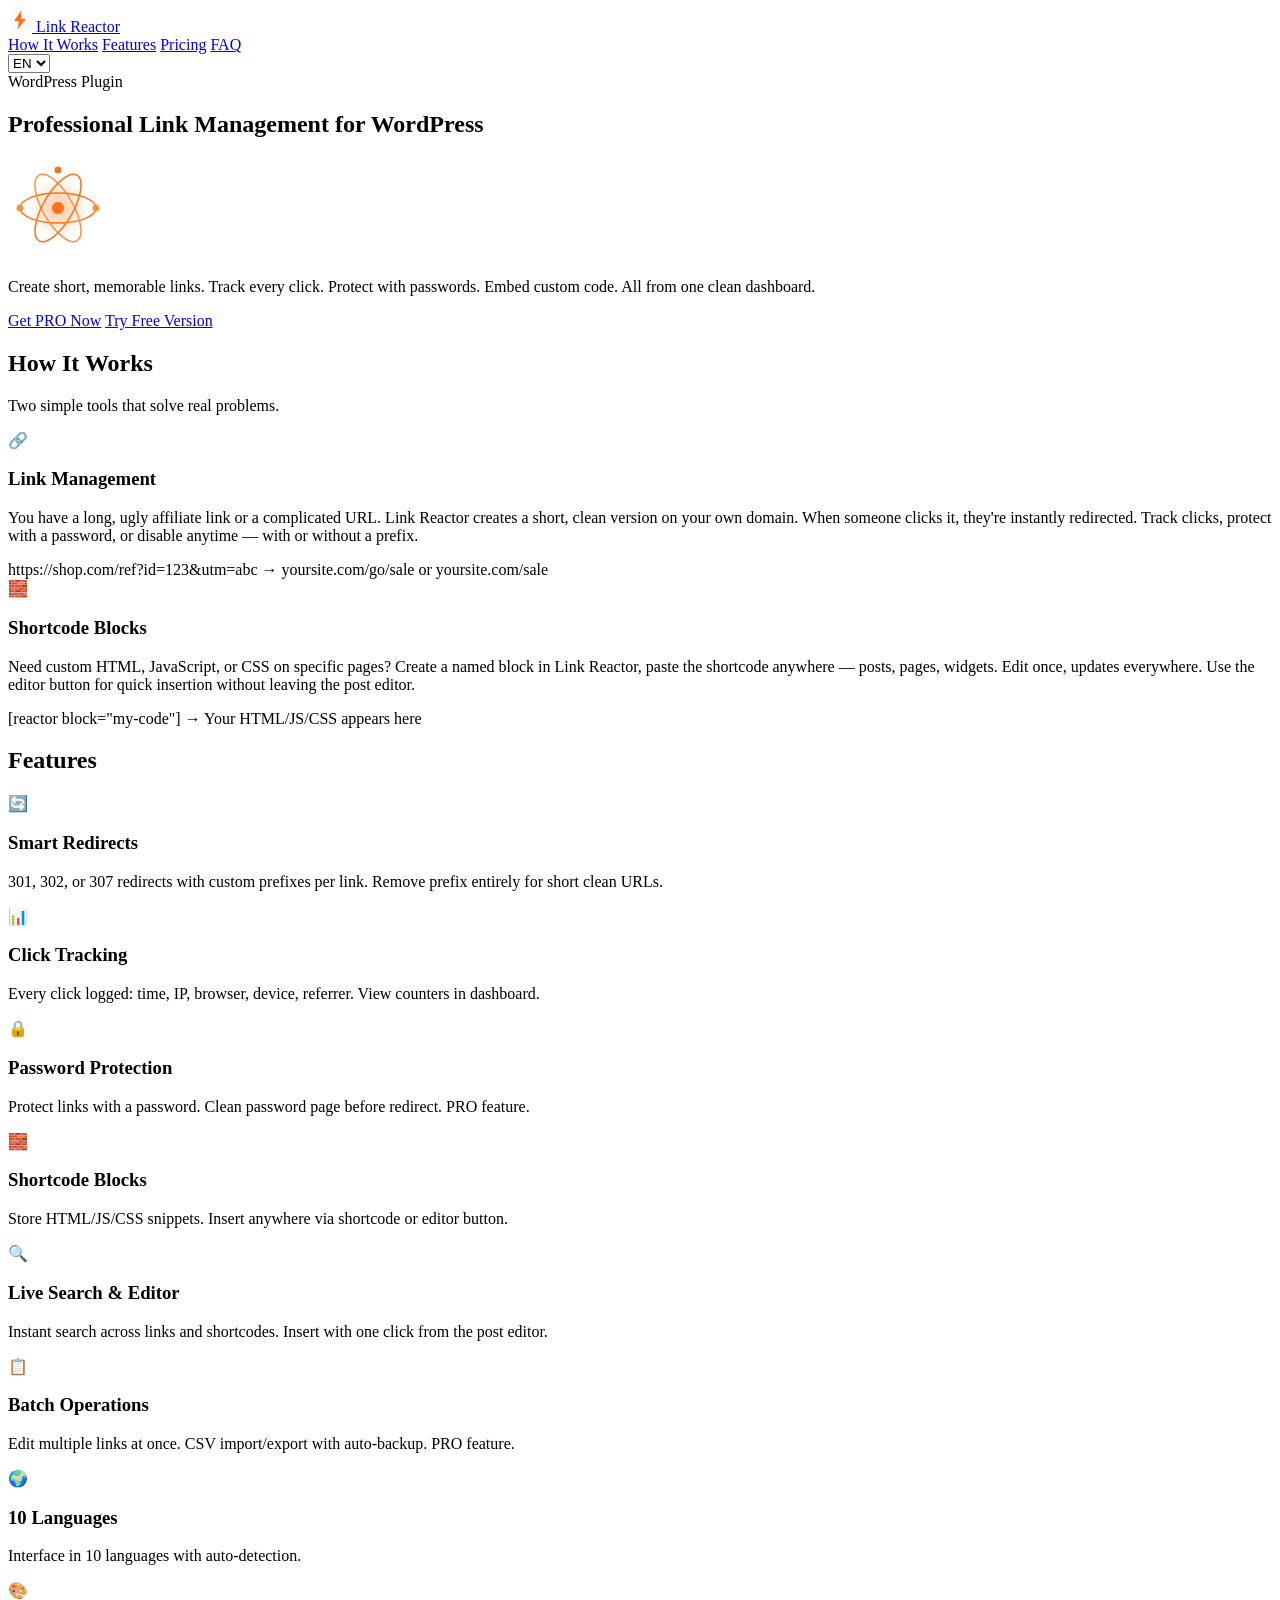
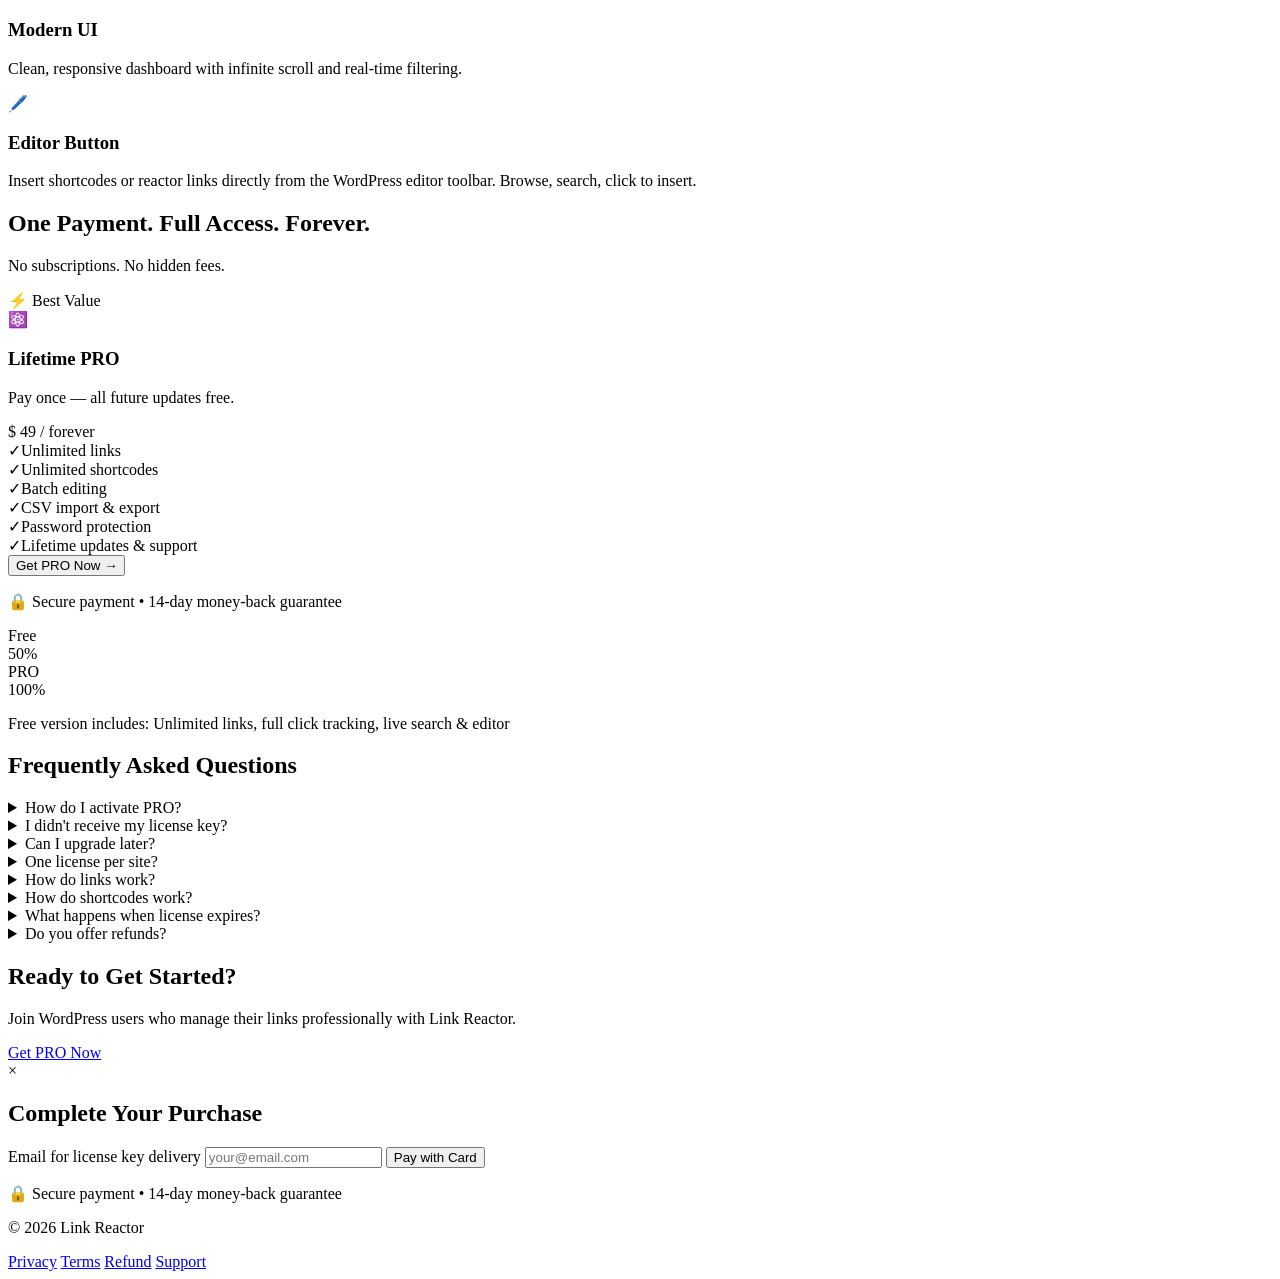
==== index.html @ 781b6aab "Update index.html" ====
<!DOCTYPE html>
<html lang="en">
<head>
    <meta charset="UTF-8">
    <meta name="viewport" content="width=device-width, initial-scale=1.0">
    <title>Link Reactor — WordPress Plugin</title>
    <meta name="description" content="Fuel your links. Power your shortcodes. Professional link management and shortcode plugin for WordPress. Redirect, track, cloak URLs, and embed code snippets.">
    <link rel="icon" type="image/png" sizes="32x32" href="img/favicon-32x32.png">
    <link rel="icon" type="image/svg+xml" href="img/favicon.svg">
    <link rel="apple-touch-icon" sizes="512x512" href="img/icon-512x512.png">
    <link rel="manifest" href="site.webmanifest">
    <meta name="theme-color" content="#1c1917">
    <meta name="msapplication-TileColor" content="#f97316">
    <link rel="stylesheet" href="css/style.css">
</head>
<body>
    <header class="header">
        <div class="container">
            <a href="/link-reactor" class="logo">
                <svg width="24" height="24" viewBox="0 0 100 100" fill="none" xmlns="http://www.w3.org/2000/svg">
                    <path d="M55 10 L25 55 L45 55 L40 90 L75 45 L55 45 Z" fill="#f97316"/>
                    <circle cx="50" cy="50" r="35" stroke="#f97316" stroke-width="2" opacity="0.3"/>
                </svg>
                <span class="logo-text">Link Reactor</span>
            </a>
            <nav class="nav">
                <a href="#how-it-works" data-i18n="nav_how">How It Works</a>
                <a href="#features" data-i18n="nav_features">Features</a>
                <a href="#pricing" data-i18n="nav_pricing">Pricing</a>
                <a href="#faq" data-i18n="nav_faq">FAQ</a>
                <div class="lang-switcher">
                    <select id="lang-select" onchange="changeLang(this.value)">
                        <option value="en">EN</option>
                        <option value="ru">RU</option>
                        <option value="de">DE</option>
                        <option value="fr">FR</option>
                        <option value="es">ES</option>
                        <option value="it">IT</option>
                        <option value="zh">ZH</option>
                        <option value="ja">JA</option>
                        <option value="pt">PT</option>
                        <option value="ko">KO</option>
                    </select>
                </div>
            </nav>
        </div>
    </header>

    <section class="hero">
        <div class="container">
            <div class="hero-content">
                <span class="hero-badge" data-i18n="hero_badge">WordPress Plugin</span>
                <h1 data-i18n="hero_title">Professional Link Management for WordPress</h1>
                
                <div class="hero-visual">
                    <div class="hero-icon-bg">
                        <svg width="100" height="100" viewBox="0 0 100 100" fill="none" xmlns="http://www.w3.org/2000/svg">
                            <defs>
                                <radialGradient id="glow" cx="50%" cy="50%" r="50%">
                                    <stop offset="0%" style="stop-color:#f97316;stop-opacity:0.4"/>
                                    <stop offset="100%" style="stop-color:#f97316;stop-opacity:0"/>
                                </radialGradient>
                            </defs>
                            <circle cx="50" cy="50" r="30" fill="url(#glow)"/>
                            <circle cx="50" cy="50" r="6" fill="#f97316"/>
                            <ellipse cx="50" cy="50" rx="38" ry="15" stroke="#f97316" stroke-width="1.5" transform="rotate(0 50 50)"/>
                            <ellipse cx="50" cy="50" rx="38" ry="15" stroke="#fb923c" stroke-width="1.5" transform="rotate(60 50 50)"/>
                            <ellipse cx="50" cy="50" rx="38" ry="15" stroke="#f97316" stroke-width="1.5" transform="rotate(120 50 50)"/>
                            <circle cx="88" cy="50" r="3.5" fill="#fb923c"/>
                            <circle cx="50" cy="12" r="3.5" fill="#f97316"/>
                            <circle cx="12" cy="50" r="3.5" fill="#fb923c"/>
                        </svg>
                    </div>
                </div>

                <p data-i18n="hero_desc">Create short, memorable links. Track every click. Protect with passwords. Embed custom code. All from one clean dashboard.</p>
                <div class="hero-buttons">
                    <a href="#pricing" class="btn btn-primary btn-lg" data-i18n="hero_cta">Get PRO Now</a>
                    <a href="https://wordpress.org/plugins/link-reactor" target="_blank" class="btn btn-outline btn-lg" data-i18n="hero_free">Try Free Version</a>
                </div>
            </div>
        </div>
    </section>

    <section id="how-it-works" class="how-it-works">
        <div class="container">
            <div class="section-header">
                <h2 data-i18n="how_title">How It Works</h2>
                <p class="section-subtitle" data-i18n="how_subtitle">Two simple tools that solve real problems.</p>
            </div>
            <div class="how-blocks">
                <div class="how-block">
                    <div class="how-icon">🔗</div>
                    <div class="how-content">
                        <h3 data-i18n="how_links_title">Link Management</h3>
                        <p data-i18n="how_links_desc">You have a long, ugly affiliate link or a complicated URL. Link Reactor creates a short, clean version on your own domain. When someone clicks it, they're instantly redirected. Track clicks, protect with a password, or disable anytime — with or without a prefix.</p>
                        <div class="how-example">
                            <span class="how-code full">https://shop.com/ref?id=123&utm=abc</span>
                            <span class="how-arrow">→</span>
                            <span class="how-code highlight">yoursite.com/go/sale</span>
                            <span class="how-label" data-i18n="how_or">or</span>
                            <span class="how-code highlight">yoursite.com/sale</span>
                        </div>
                    </div>
                </div>
                <div class="how-block">
                    <div class="how-icon">🧱</div>
                    <div class="how-content">
                        <h3 data-i18n="how_blocks_title">Shortcode Blocks</h3>
                        <p data-i18n="how_blocks_desc">Need custom HTML, JavaScript, or CSS on specific pages? Create a named block in Link Reactor, paste the shortcode anywhere — posts, pages, widgets. Edit once, updates everywhere. Use the editor button for quick insertion without leaving the post editor.</p>
                        <div class="how-example">
                            <span class="how-code highlight">[reactor block="my-code"]</span>
                            <span class="how-arrow">→</span>
                            <span class="how-code">Your HTML/JS/CSS appears here</span>
                        </div>
                    </div>
                </div>
            </div>
        </div>
    </section>

    <section id="features" class="features">
        <div class="container">
            <div class="section-header">
                <h2 data-i18n="features_title">Features</h2>
            </div>
            <div class="features-grid">
                <div class="feature-card"><span class="feature-icon">🔄</span><h3 data-i18n="feature_1_title">Smart Redirects</h3><p data-i18n="feature_1_desc">301, 302, or 307 redirects with custom prefixes per link. Remove prefix entirely for short clean URLs.</p></div>
                <div class="feature-card"><span class="feature-icon">📊</span><h3 data-i18n="feature_2_title">Click Tracking</h3><p data-i18n="feature_2_desc">Every click logged: time, IP, browser, device, referrer. View counters in dashboard.</p></div>
                <div class="feature-card"><span class="feature-icon">🔒</span><h3 data-i18n="feature_3_title">Password Protection</h3><p data-i18n="feature_3_desc">Protect links with a password. Clean password page before redirect. PRO feature.</p></div>
                <div class="feature-card"><span class="feature-icon">🧱</span><h3 data-i18n="feature_4_title">Shortcode Blocks</h3><p data-i18n="feature_4_desc">Store HTML/JS/CSS snippets. Insert anywhere via shortcode or editor button.</p></div>
                <div class="feature-card"><span class="feature-icon">🔍</span><h3 data-i18n="feature_5_title">Live Search & Editor</h3><p data-i18n="feature_5_desc">Instant search across links and shortcodes. Insert with one click from the post editor.</p></div>
                <div class="feature-card"><span class="feature-icon">📋</span><h3 data-i18n="feature_6_title">Batch Operations</h3><p data-i18n="feature_6_desc">Edit multiple links at once. CSV import/export with auto-backup. PRO feature.</p></div>
                <div class="feature-card"><span class="feature-icon">🌍</span><h3 data-i18n="feature_7_title">10 Languages</h3><p data-i18n="feature_7_desc">Interface in 10 languages with auto-detection.</p></div>
                <div class="feature-card"><span class="feature-icon">🎨</span><h3 data-i18n="feature_8_title">Modern UI</h3><p data-i18n="feature_8_desc">Clean, responsive dashboard with infinite scroll and real-time filtering.</p></div>
                <div class="feature-card"><span class="feature-icon">🖊️</span><h3 data-i18n="feature_9_title">Editor Button</h3><p data-i18n="feature_9_desc">Insert shortcodes or reactor links directly from the WordPress editor toolbar. Browse, search, click to insert.</p></div>
            </div>
        </div>
    </section>

    <section id="pricing" class="pricing">
        <div class="container">
            <div class="section-header">
                <h2 data-i18n="pricing_title">One Payment. Full Access. Forever.</h2>
                <p class="section-subtitle" data-i18n="pricing_subtitle">No subscriptions. No hidden fees.</p>
            </div>

            <div class="pricing-wrapper">
                <div class="pricing-card-single">
                    <div class="pricing-card-single-inner">
                        <div class="pricing-badge" data-i18n="badge_best">⚡ Best Value</div>

                        <div class="pricing-header">
                            <span class="pricing-icon">⚛️</span>
                            <h3 data-i18n="plan_name">Lifetime PRO</h3>
                            <p class="pricing-sub" data-i18n="plan_desc">Pay once — all future updates free.</p>
                        </div>

                        <div class="pricing-amount">
                            <span class="pricing-currency" data-i18n="price_currency">$</span>
                            <span class="pricing-number" data-i18n="price_lifetime">49</span>
                            <span class="pricing-period" data-i18n="price_period">/ forever</span>
                        </div>

                        <div class="pricing-features-grid">
                            <div class="pricing-feature"><span class="pricing-feature-icon">✓</span><span data-i18n="p_feat_unlim_links">Unlimited links</span></div>
                            <div class="pricing-feature"><span class="pricing-feature-icon">✓</span><span data-i18n="p_feat_unlim_blocks">Unlimited shortcodes</span></div>
                            <div class="pricing-feature"><span class="pricing-feature-icon">✓</span><span data-i18n="p_feat_batch">Batch editing</span></div>
                            <div class="pricing-feature"><span class="pricing-feature-icon">✓</span><span data-i18n="p_feat_csv">CSV import & export</span></div>
                            <div class="pricing-feature"><span class="pricing-feature-icon">✓</span><span data-i18n="p_feat_pass">Password protection</span></div>
                            <div class="pricing-feature"><span class="pricing-feature-icon">✓</span><span data-i18n="p_feat_lifetime">Lifetime updates & support</span></div>
                        </div>

                        <button class="btn btn-primary btn-hero" onclick="buy('lifetime')" data-i18n="btn_buy">Get PRO Now →</button>

                        <div class="pricing-guarantee-single">
                            <p class="modal-secure" data-i18n="modal_secure">🔒 Secure payment • 14-day money-back guarantee</p>
                        </div>
                    </div>
                </div>
            </div>

            <div class="pricing-comparison">
                <div class="pricing-comp-item">
                    <span class="pricing-comp-label" data-i18n="comp_free">Free</span>
                    <div class="pricing-comp-bar">
                        <div class="pricing-comp-fill" style="width: 50%;"></div>
                    </div>
                    <span class="pricing-comp-value" data-i18n="comp_50">50%</span>
                </div>
                <div class="pricing-comp-item">
                    <span class="pricing-comp-label" data-i18n="comp_pro">PRO</span>
                    <div class="pricing-comp-bar">
                        <div class="pricing-comp-fill" style="width: 100%; background: #f97316;"></div>
                    </div>
                    <span class="pricing-comp-value" data-i18n="comp_100">100%</span>
                </div>
                <p class="pricing-comp-note" data-i18n="p_feat_free_note">Free version includes: Unlimited links, full click tracking, live search & editor</p>
            </div>
        </div>
    </section>

    <section id="faq" class="faq">
        <div class="container">
            <div class="section-header">
                <h2 data-i18n="faq_title">Frequently Asked Questions</h2>
            </div>
            <div class="faq-grid">
                <details><summary data-i18n="faq_1_q">How do I activate PRO?</summary><p data-i18n="faq_1_a">After purchase, you'll receive a license key by email. Go to WordPress admin → Link Reactor → Settings, paste the key, click Activate. Done.</p></details>
                <details><summary data-i18n="faq_2_q">I didn't receive my license key?</summary><p data-i18n-html="faq_2_a">The email is sent immediately after payment. Please check your spam/junk folder first. If it's not there, <a href='docs/contact/'>contact us</a> and we'll resend it within 24 hours.</p></details>
                <details><summary data-i18n="faq_3_q">Can I upgrade later?</summary><p data-i18n="faq_3_a">We have only one plan — Lifetime PRO. No upgrades needed.</p></details>
                <details><summary data-i18n="faq_4_q">One license per site?</summary><p data-i18n="faq_4_a">Yes, one license = one domain. Need more sites? Buy additional licenses.</p></details>
                <details><summary data-i18n="faq_5_q">How do links work?</summary><p data-i18n="faq_5_a">You create a key (like "sale") and a target URL. The plugin creates yoursite.com/go/sale — anyone who visits it is redirected. Track clicks or protect with a password.</p></details>
                <details><summary data-i18n="faq_6_q">How do shortcodes work?</summary><p data-i18n="faq_6_a">Create a block with a title and your code. Use [reactor block="title"] in any post or page. Edit once — changes everywhere. Or use the editor button for one-click insertion.</p></details>
                <details><summary data-i18n="faq_7_q">What happens when license expires?</summary><p data-i18n="faq_7_a">We don't have subscriptions. License is valid forever. Pay once, use forever.</p></details>
                <details><summary data-i18n="faq_8_q">Do you offer refunds?</summary><p data-i18n-html="faq_8_a">Yes, 14-day money-back guarantee. <a href='docs/contact/'>Contact us</a> — we'll refund, no questions asked.</p></details>
            </div>
        </div>
    </section>

    <section class="cta">
        <div class="container">
            <h2 data-i18n="cta_title">Ready to Get Started?</h2>
            <p data-i18n="cta_desc">Join WordPress users who manage their links professionally with Link Reactor.</p>
            <a href="#pricing" class="btn btn-primary btn-lg" data-i18n="cta_btn">Get PRO Now</a>
        </div>
    </section>

    <div id="payment-modal" class="modal">
        <div class="modal-content">
            <span class="modal-close" onclick="closeModal()">&times;</span>
            <h2 data-i18n="modal_title">Complete Your Purchase</h2>
            <p id="modal-plan-name"></p>
            <p id="modal-price"></p>
            <form id="payment-form" onsubmit="submitPayment(event)">
                <label for="email" data-i18n="modal_email">Email for license key delivery</label>
                <input type="email" id="email" required placeholder="your@email.com">
                <button type="submit" class="btn btn-primary btn-block" data-i18n="modal_pay">Pay with Card</button>
            </form>
            <p class="modal-secure" data-i18n="modal_secure">🔒 Secure payment • 14-day money-back guarantee</p>
        </div>
    </div>

    <footer class="footer">
        <div class="container">
            <p>© 2026 Link Reactor</p>
            <div class="footer-links">
                <a href="docs/privacy/" data-i18n="footer_privacy">Privacy</a>
                <a href="docs/offer/" data-i18n="footer_terms">Terms</a>
                <a href="docs/refund/" data-i18n="footer_refund">Refund</a>
                <a href="docs/contact/" data-i18n="footer_support">Support</a>
            </div>
        </div>
    </footer>

    <script src="js/translations.js"></script>
    <script src="js/main.js"></script>
</body>
</html>
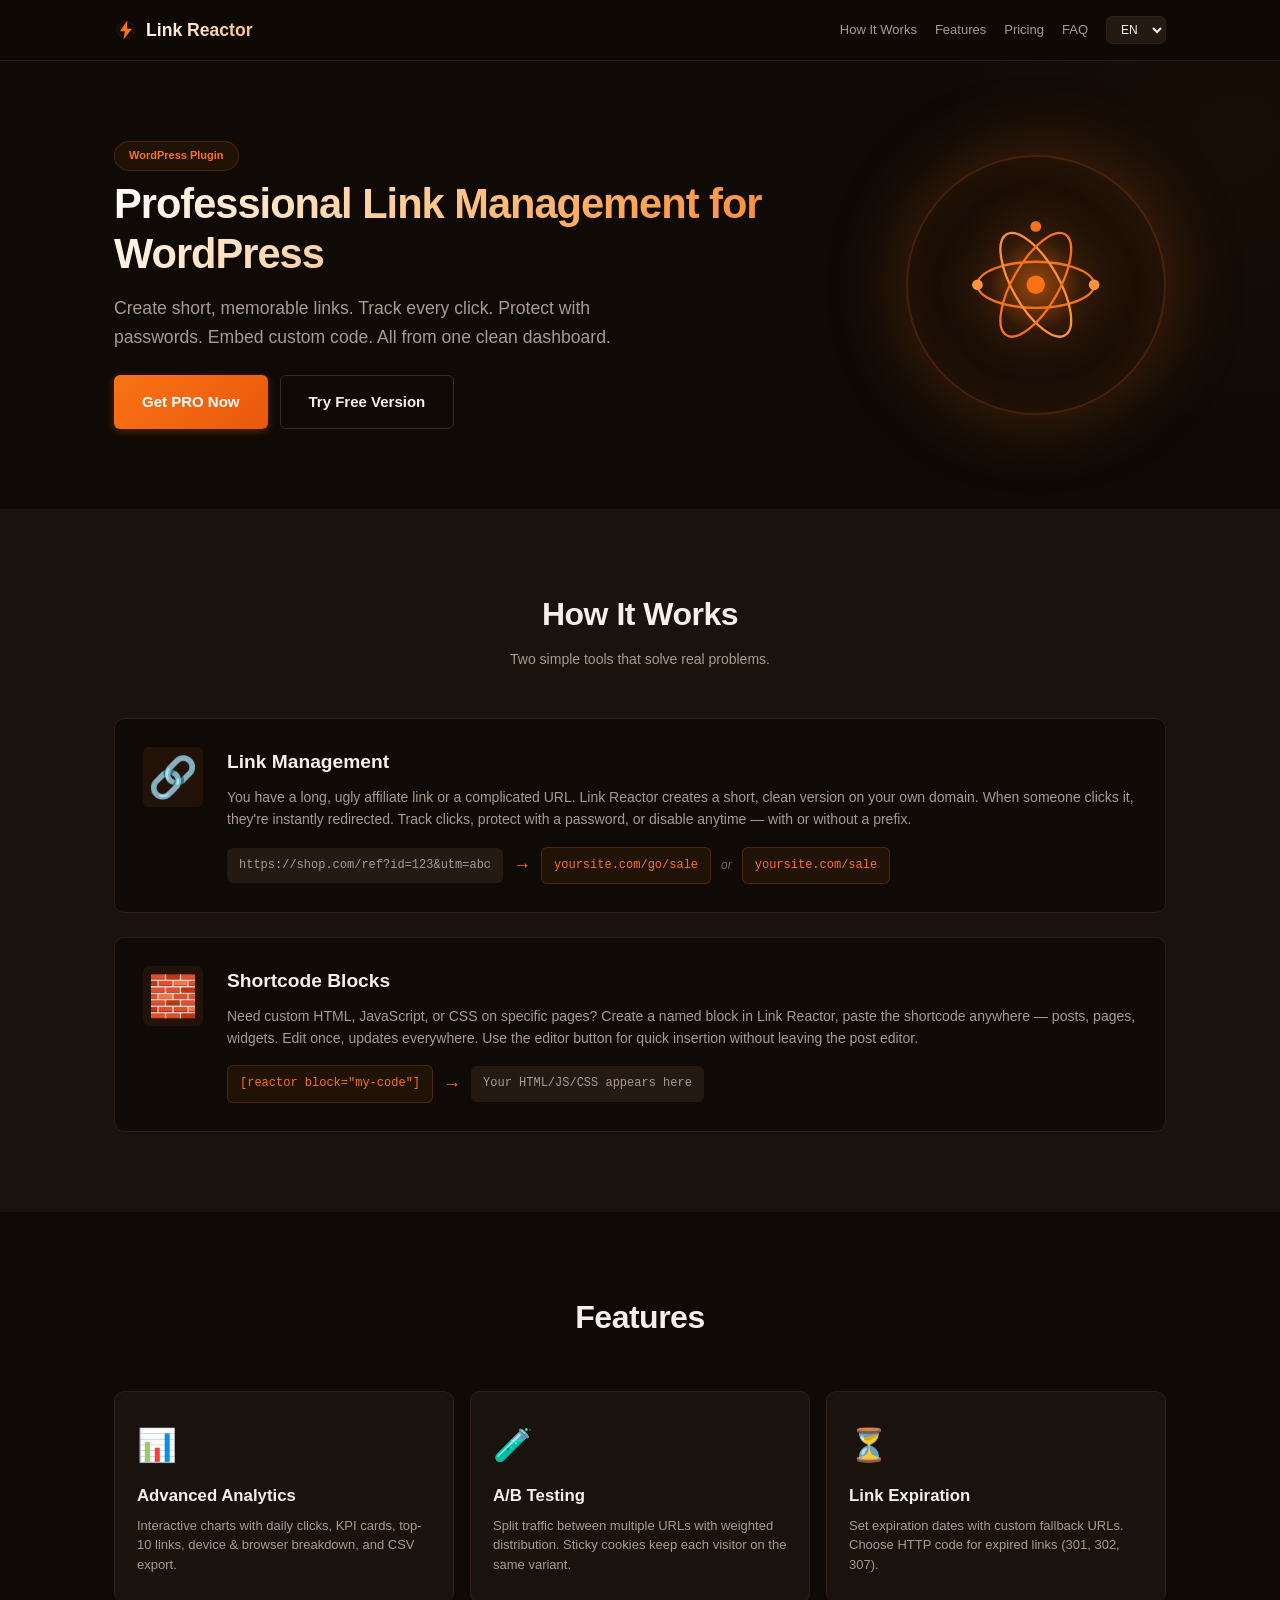
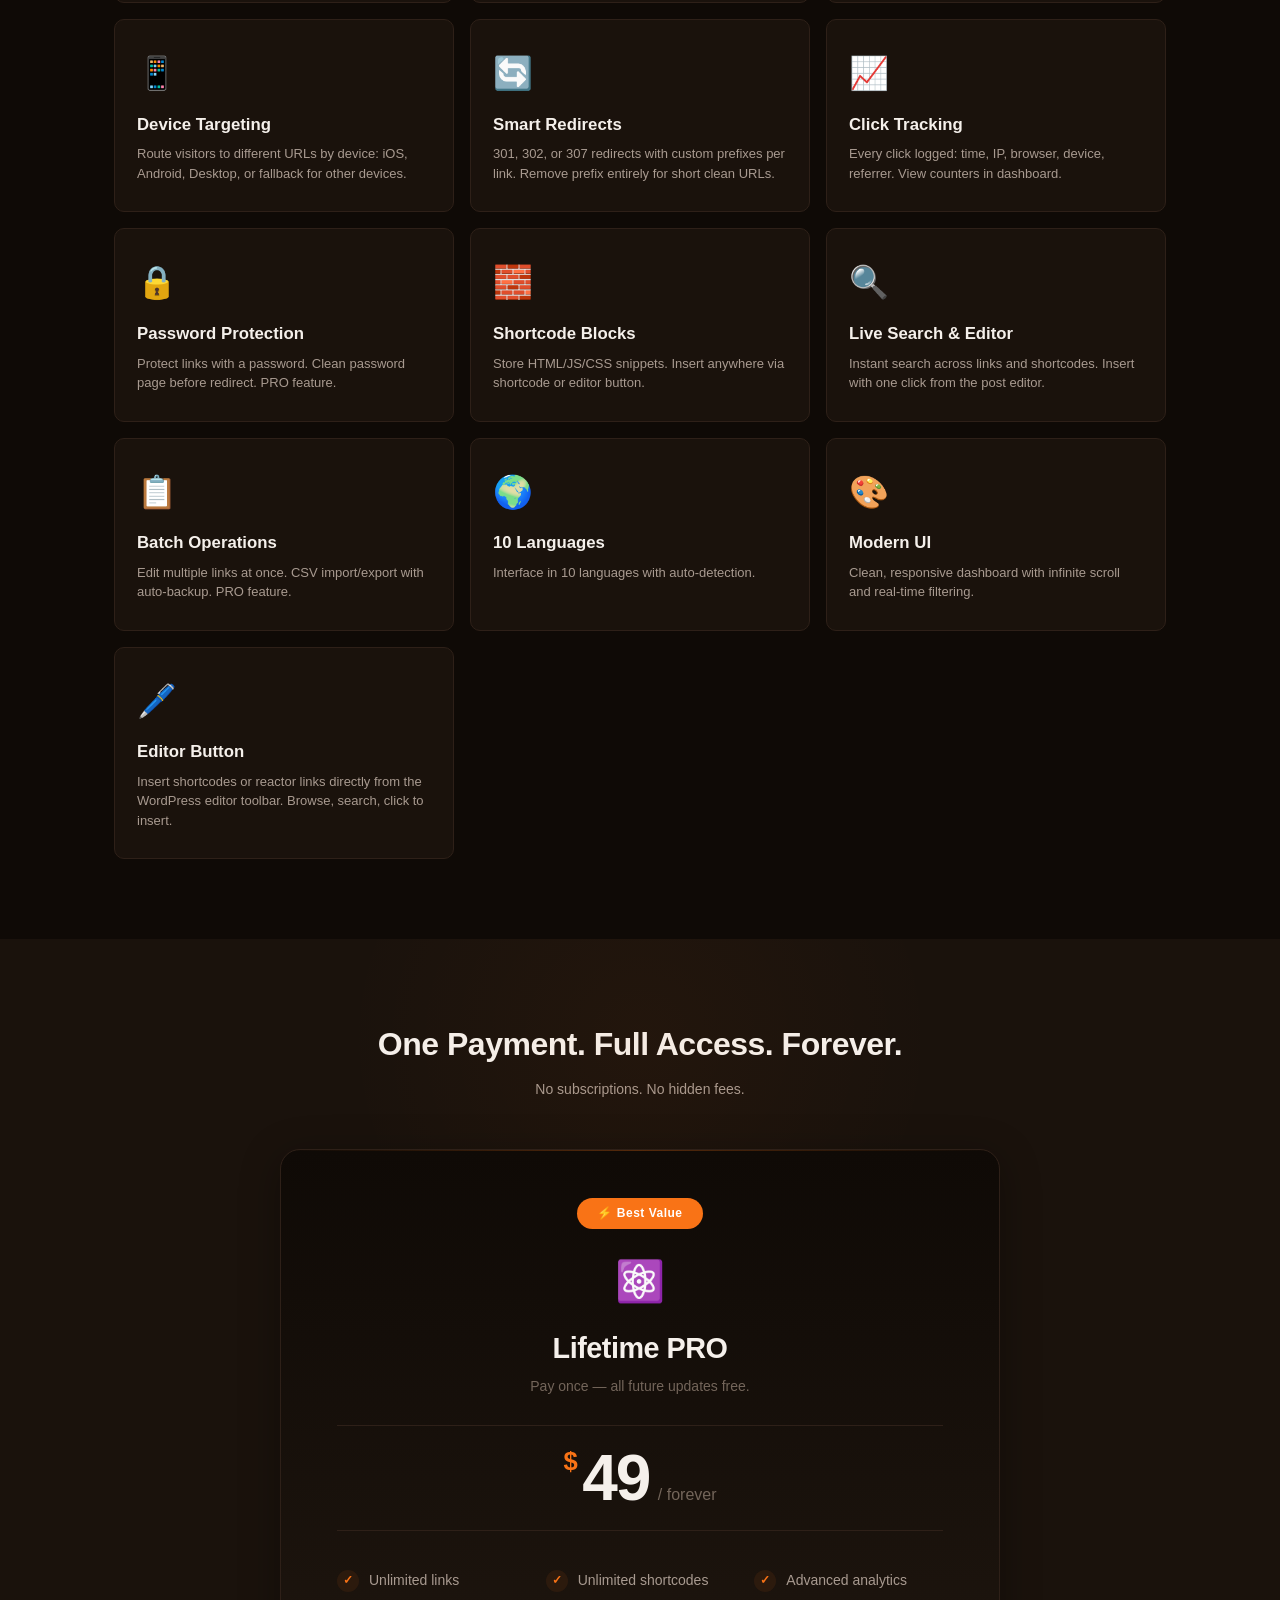
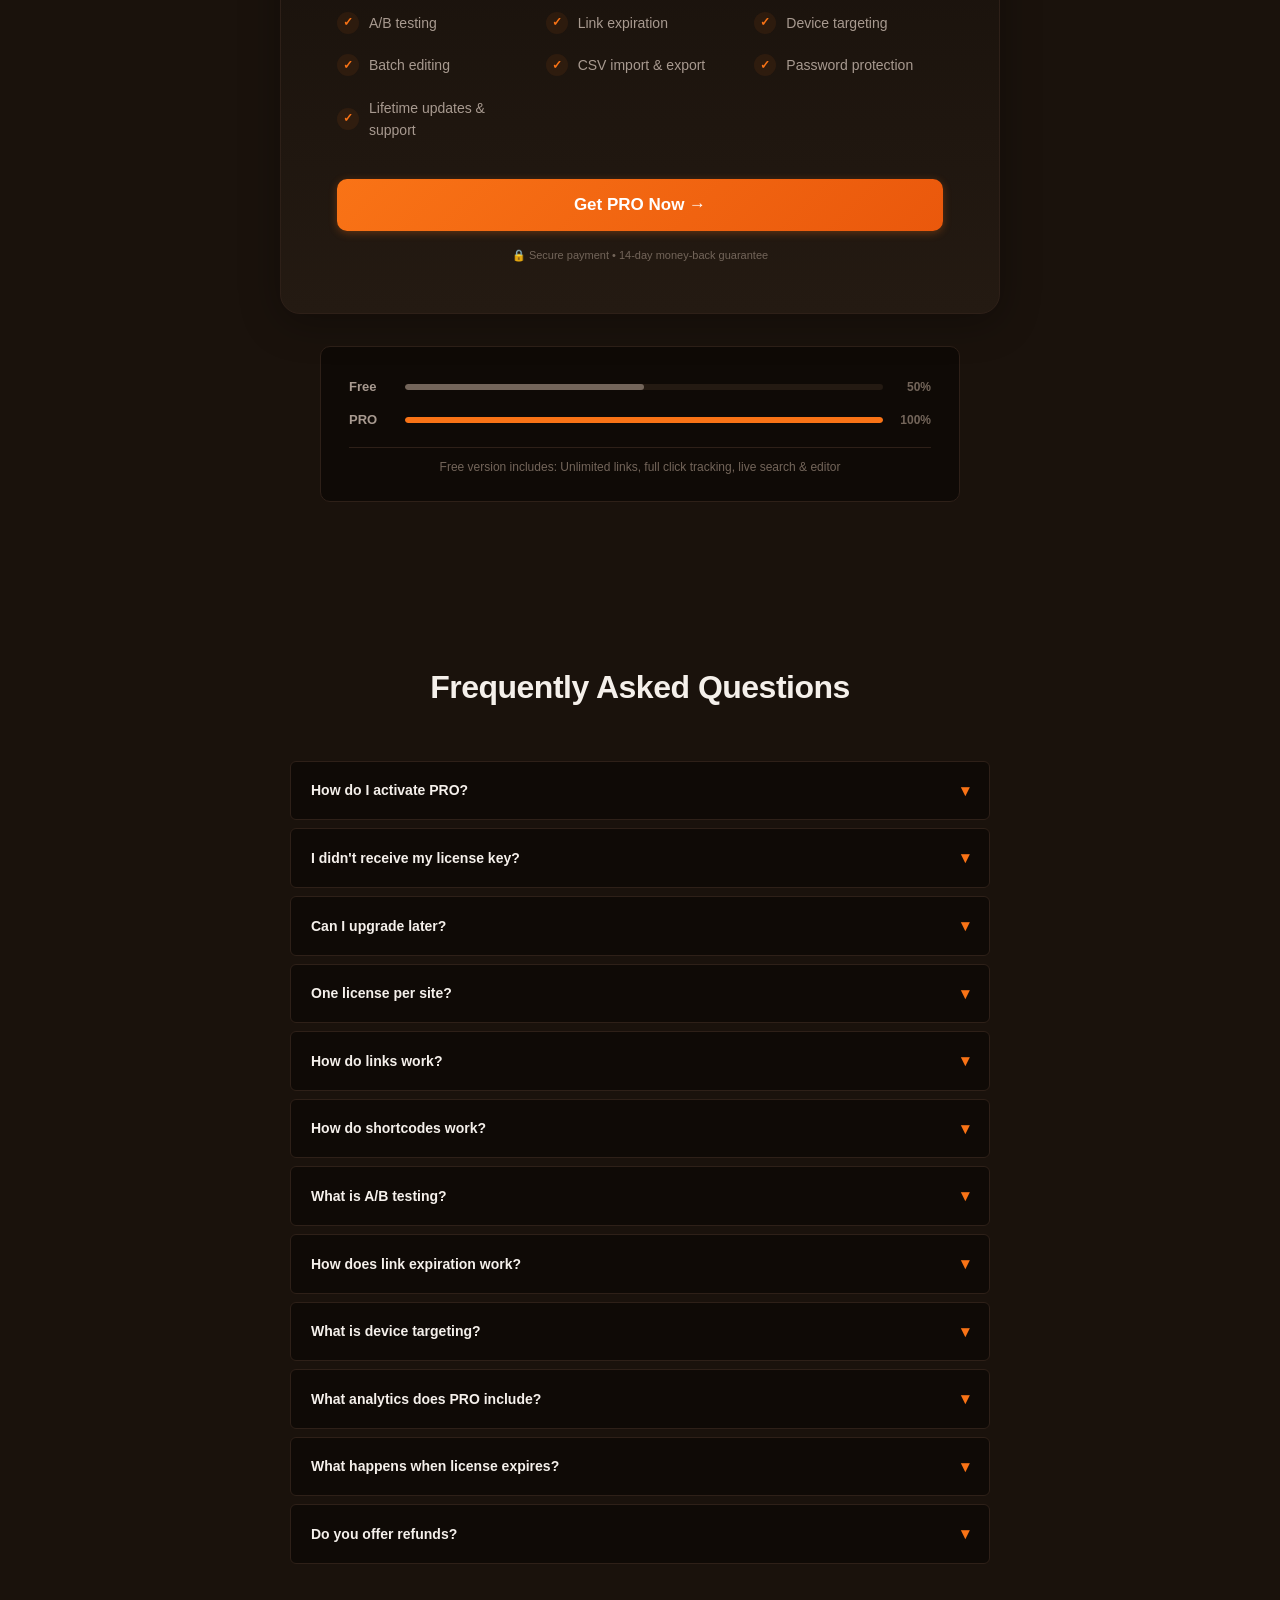
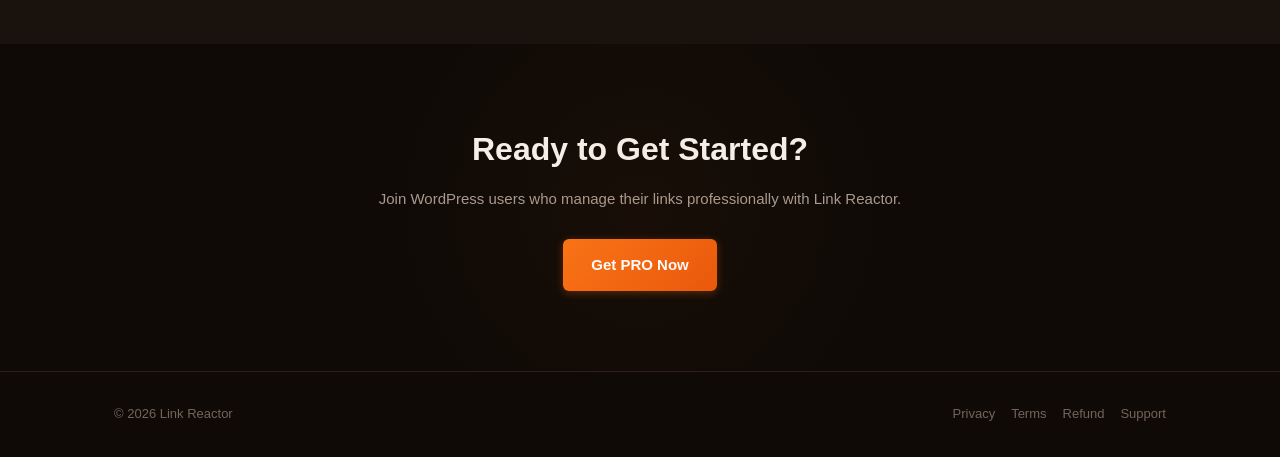
==== commit ee9bc92c: "Update index.html" ====
--- a/index.html
+++ b/index.html
@@ -4,7 +4,7 @@
     <meta charset="UTF-8">
     <meta name="viewport" content="width=device-width, initial-scale=1.0">
     <title>Link Reactor — WordPress Plugin</title>
-    <meta name="description" content="Fuel your links. Power your shortcodes. Professional link management and shortcode plugin for WordPress. Redirect, track, cloak URLs, and embed code snippets.">
+    <meta name="description" content="Fuel your links. Power your shortcodes. Professional link management with advanced analytics, A/B testing, link expiration, and device targeting for WordPress.">
     <link rel="icon" type="image/png" sizes="32x32" href="img/favicon-32x32.png">
     <link rel="icon" type="image/svg+xml" href="img/favicon.svg">
     <link rel="apple-touch-icon" sizes="512x512" href="img/icon-512x512.png">
@@ -93,7 +93,7 @@
                     <div class="how-icon">🔗</div>
                     <div class="how-content">
                         <h3 data-i18n="how_links_title">Link Management</h3>
-                        <p data-i18n="how_links_desc">You have a long, ugly affiliate link or a complicated URL. Link Reactor creates a short, clean version on your own domain. When someone clicks it, they're instantly redirected. Track clicks, protect with a password, or disable anytime — with or without a prefix.</p>
+                        <p data-i18n="how_links_desc">You have a long, ugly affiliate link or a complicated URL. Link Reactor creates a short, clean version on your own domain. When someone clicks it, they're instantly redirected. Track clicks, protect with a password, expire after a date, or split traffic between multiple URLs — with or without a prefix.</p>
                         <div class="how-example">
                             <span class="how-code full">https://shop.com/ref?id=123&utm=abc</span>
                             <span class="how-arrow">→</span>
@@ -125,8 +125,12 @@
                 <h2 data-i18n="features_title">Features</h2>
             </div>
             <div class="features-grid">
+                <div class="feature-card"><span class="feature-icon">📊</span><h3 data-i18n="feature_analytics_title">Advanced Analytics</h3><p data-i18n="feature_analytics_desc">Interactive charts with daily clicks, KPI cards, top-10 links, device & browser breakdown, and CSV export.</p></div>
+                <div class="feature-card"><span class="feature-icon">🧪</span><h3 data-i18n="feature_ab_title">A/B Testing</h3><p data-i18n="feature_ab_desc">Split traffic between multiple URLs with weighted distribution. Sticky cookies keep each visitor on the same variant.</p></div>
+                <div class="feature-card"><span class="feature-icon">⏳</span><h3 data-i18n="feature_expiry_title">Link Expiration</h3><p data-i18n="feature_expiry_desc">Set expiration dates with custom fallback URLs. Choose HTTP code for expired links (301, 302, 307).</p></div>
+                <div class="feature-card"><span class="feature-icon">📱</span><h3 data-i18n="feature_device_title">Device Targeting</h3><p data-i18n="feature_device_desc">Route visitors to different URLs by device: iOS, Android, Desktop, or fallback for other devices.</p></div>
                 <div class="feature-card"><span class="feature-icon">🔄</span><h3 data-i18n="feature_1_title">Smart Redirects</h3><p data-i18n="feature_1_desc">301, 302, or 307 redirects with custom prefixes per link. Remove prefix entirely for short clean URLs.</p></div>
-                <div class="feature-card"><span class="feature-icon">📊</span><h3 data-i18n="feature_2_title">Click Tracking</h3><p data-i18n="feature_2_desc">Every click logged: time, IP, browser, device, referrer. View counters in dashboard.</p></div>
+                <div class="feature-card"><span class="feature-icon">📈</span><h3 data-i18n="feature_2_title">Click Tracking</h3><p data-i18n="feature_2_desc">Every click logged: time, IP, browser, device, referrer. View counters in dashboard.</p></div>
                 <div class="feature-card"><span class="feature-icon">🔒</span><h3 data-i18n="feature_3_title">Password Protection</h3><p data-i18n="feature_3_desc">Protect links with a password. Clean password page before redirect. PRO feature.</p></div>
                 <div class="feature-card"><span class="feature-icon">🧱</span><h3 data-i18n="feature_4_title">Shortcode Blocks</h3><p data-i18n="feature_4_desc">Store HTML/JS/CSS snippets. Insert anywhere via shortcode or editor button.</p></div>
                 <div class="feature-card"><span class="feature-icon">🔍</span><h3 data-i18n="feature_5_title">Live Search & Editor</h3><p data-i18n="feature_5_desc">Instant search across links and shortcodes. Insert with one click from the post editor.</p></div>
@@ -158,13 +162,17 @@
 
                         <div class="pricing-amount">
                             <span class="pricing-currency" data-i18n="price_currency">$</span>
-                            <span class="pricing-number" data-i18n="price_lifetime">49</span>
+                            <span class="pricing-number" data-i18n="price_lifetime">89</span>
                             <span class="pricing-period" data-i18n="price_period">/ forever</span>
                         </div>
 
                         <div class="pricing-features-grid">
                             <div class="pricing-feature"><span class="pricing-feature-icon">✓</span><span data-i18n="p_feat_unlim_links">Unlimited links</span></div>
                             <div class="pricing-feature"><span class="pricing-feature-icon">✓</span><span data-i18n="p_feat_unlim_blocks">Unlimited shortcodes</span></div>
+                            <div class="pricing-feature"><span class="pricing-feature-icon">✓</span><span data-i18n="p_feat_analytics">Advanced analytics</span></div>
+                            <div class="pricing-feature"><span class="pricing-feature-icon">✓</span><span data-i18n="p_feat_ab">A/B testing</span></div>
+                            <div class="pricing-feature"><span class="pricing-feature-icon">✓</span><span data-i18n="p_feat_expiry">Link expiration</span></div>
+                            <div class="pricing-feature"><span class="pricing-feature-icon">✓</span><span data-i18n="p_feat_device">Device targeting</span></div>
                             <div class="pricing-feature"><span class="pricing-feature-icon">✓</span><span data-i18n="p_feat_batch">Batch editing</span></div>
                             <div class="pricing-feature"><span class="pricing-feature-icon">✓</span><span data-i18n="p_feat_csv">CSV import & export</span></div>
                             <div class="pricing-feature"><span class="pricing-feature-icon">✓</span><span data-i18n="p_feat_pass">Password protection</span></div>
@@ -212,6 +220,10 @@
                 <details><summary data-i18n="faq_4_q">One license per site?</summary><p data-i18n="faq_4_a">Yes, one license = one domain. Need more sites? Buy additional licenses.</p></details>
                 <details><summary data-i18n="faq_5_q">How do links work?</summary><p data-i18n="faq_5_a">You create a key (like "sale") and a target URL. The plugin creates yoursite.com/go/sale — anyone who visits it is redirected. Track clicks or protect with a password.</p></details>
                 <details><summary data-i18n="faq_6_q">How do shortcodes work?</summary><p data-i18n="faq_6_a">Create a block with a title and your code. Use [reactor block="title"] in any post or page. Edit once — changes everywhere. Or use the editor button for one-click insertion.</p></details>
+                <details><summary data-i18n="faq_9_q">What is A/B testing?</summary><p data-i18n="faq_9_a">Split traffic between two or more URLs with weighted distribution. Each visitor consistently sees the same variant (sticky cookie). Perfect for testing landing pages, offers, or affiliate links.</p></details>
+                <details><summary data-i18n="faq_10_q">How does link expiration work?</summary><p data-i18n="faq_10_a">Set an expiration date per link. After that date, the link either redirects to a custom fallback URL or shows a built-in "Link Expired" page. Great for time-limited promotions.</p></details>
+                <details><summary data-i18n="faq_11_q">What is device targeting?</summary><p data-i18n="faq_11_a">Route visitors to different URLs based on their device — iOS, Android, Desktop, or fallback for other devices. Useful for app stores, mobile-optimized pages, or A/B testing by device.</p></details>
+                <details><summary data-i18n="faq_12_q">What analytics does PRO include?</summary><p data-i18n="faq_12_a">Interactive charts with daily clicks, KPI cards (total/today/top/avg), device and browser breakdown, top-10 links, and CSV export for raw clicks and daily summaries.</p></details>
                 <details><summary data-i18n="faq_7_q">What happens when license expires?</summary><p data-i18n="faq_7_a">We don't have subscriptions. License is valid forever. Pay once, use forever.</p></details>
                 <details><summary data-i18n="faq_8_q">Do you offer refunds?</summary><p data-i18n-html="faq_8_a">Yes, 14-day money-back guarantee. <a href='docs/contact/'>Contact us</a> — we'll refund, no questions asked.</p></details>
             </div>
--- a/css/style.css
+++ b/css/style.css
@@ -0,0 +1,1286 @@
+/* ================================================================
+   Link Reactor — Landing Page Styles
+   "Quantum Core" — Clean & Elegant
+   ================================================================ */
+
+:root {
+    --bg: #0f0a06;
+    --surface: #1a120c;
+    --surface2: #241a12;
+    --border: #2e2018;
+    --border-light: #3a2a20;
+    --text: #f5f0eb;
+    --text-secondary: #a89a90;
+    --text-muted: #73655a;
+    --orange: #f97316;
+    --orange-hover: #fb923c;
+    --orange-bg: rgba(249, 115, 22, 0.08);
+    --orange-light: rgba(249, 115, 22, 0.2);
+    --red: #ef4444;
+    --amber: #f59e0b;
+    --radius: 10px;
+    --radius-sm: 6px;
+    --transition: 0.2s cubic-bezier(0.4, 0, 0.2, 1);
+}
+
+* {
+    margin: 0;
+    padding: 0;
+    box-sizing: border-box;
+}
+
+html {
+    scroll-behavior: smooth;
+}
+
+body {
+    font-family: -apple-system, BlinkMacSystemFont, 'Segoe UI', Roboto, 'Helvetica Neue', Arial, sans-serif;
+    background: var(--bg);
+    color: var(--text);
+    line-height: 1.6;
+    -webkit-font-smoothing: antialiased;
+    overflow-x: hidden;
+}
+
+.container {
+    max-width: 1100px;
+    margin: 0 auto;
+    padding: 0 24px;
+}
+
+/* ================================================================
+   HEADER
+   ================================================================ */
+
+.header {
+    position: sticky;
+    top: 0;
+    z-index: 100;
+    background: rgba(15, 10, 6, 0.92);
+    backdrop-filter: blur(20px);
+    -webkit-backdrop-filter: blur(20px);
+    border-bottom: 1px solid var(--border);
+}
+
+.header .container {
+    display: flex;
+    align-items: center;
+    justify-content: space-between;
+    height: 60px;
+}
+
+.logo {
+    display: flex;
+    align-items: center;
+    gap: 8px;
+    text-decoration: none;
+    color: var(--text);
+    font-weight: 700;
+    font-size: 1.1em;
+}
+
+.logo-text {
+    background: linear-gradient(135deg, #fff 0%, #fdba74 100%);
+    -webkit-background-clip: text;
+    -webkit-text-fill-color: transparent;
+    background-clip: text;
+}
+
+.nav {
+    display: flex;
+    align-items: center;
+    gap: 18px;
+}
+
+.nav a {
+    color: var(--text-secondary);
+    text-decoration: none;
+    font-size: 13px;
+    font-weight: 500;
+    transition: color var(--transition);
+}
+
+.nav a:hover {
+    color: var(--orange);
+}
+
+.lang-switcher select {
+    background: var(--surface2);
+    border: 1px solid var(--border);
+    color: var(--text);
+    padding: 5px 10px;
+    border-radius: var(--radius-sm);
+    font-size: 12px;
+    cursor: pointer;
+    outline: none;
+    transition: all var(--transition);
+}
+
+.lang-switcher select:focus {
+    border-color: var(--orange);
+    box-shadow: 0 0 0 2px rgba(249, 115, 22, 0.1);
+}
+
+/* ================================================================
+   SECTION HEADER
+   ================================================================ */
+
+.section-header {
+    text-align: center;
+    margin-bottom: 48px;
+}
+
+.section-header h2 {
+    font-size: 2em;
+    font-weight: 700;
+    margin-bottom: 8px;
+    letter-spacing: -0.5px;
+}
+
+.section-subtitle {
+    color: var(--text-secondary);
+    font-size: 14px;
+}
+
+/* ================================================================
+   HERO
+   ================================================================ */
+
+.hero {
+    padding: 80px 0;
+    position: relative;
+    overflow: hidden;
+}
+
+.hero::before {
+    content: '';
+    position: absolute;
+    top: -50%;
+    right: -20%;
+    width: 600px;
+    height: 600px;
+    background: radial-gradient(circle, rgba(249, 115, 22, 0.04) 0%, transparent 70%);
+    border-radius: 50%;
+    pointer-events: none;
+}
+
+.hero .container {
+    display: flex;
+    align-items: center;
+    gap: 50px;
+    position: relative;
+    z-index: 1;
+}
+
+.hero-content {
+    flex: 1;
+}
+
+.hero-badge {
+    display: inline-block;
+    background: var(--orange-bg);
+    color: var(--orange);
+    padding: 5px 14px;
+    border-radius: 20px;
+    font-size: 11px;
+    font-weight: 600;
+    margin-bottom: 16px;
+    border: 1px solid var(--orange-light);
+}
+
+.hero-content h1 {
+    font-size: 2.6em;
+    font-weight: 800;
+    line-height: 1.2;
+    margin-bottom: 16px;
+    letter-spacing: -1px;
+    background: linear-gradient(135deg, #fff 0%, #fdba74 50%, #f97316 100%);
+    -webkit-background-clip: text;
+    -webkit-text-fill-color: transparent;
+    background-clip: text;
+}
+
+.hero-content p {
+    font-size: 1.1em;
+    color: var(--text-secondary);
+    margin-bottom: 28px;
+    max-width: 500px;
+    line-height: 1.6;
+}
+
+.hero-buttons {
+    display: flex;
+    gap: 12px;
+    flex-wrap: wrap;
+}
+
+.hero-visual {
+    flex-shrink: 0;
+}
+
+.hero-icon-bg {
+    width: 260px;
+    height: 260px;
+    background: radial-gradient(circle, var(--orange-bg), rgba(249, 115, 22, 0.02));
+    border: 2px solid var(--orange-light);
+    border-radius: 50%;
+    display: flex;
+    align-items: center;
+    justify-content: center;
+    box-shadow: 0 0 80px rgba(249, 115, 22, 0.25), inset 0 0 40px rgba(249, 115, 22, 0.08);
+    animation: reactor-pulse 3s ease-in-out infinite;
+}
+
+.hero-icon-bg svg {
+    width: 60%;
+    height: 60%;
+    filter: drop-shadow(0 0 20px rgba(249, 115, 22, 0.5));
+    animation: spin-slow 12s linear infinite;
+}
+
+@keyframes reactor-pulse {
+    0%, 100% { 
+        box-shadow: 0 0 80px rgba(249, 115, 22, 0.25), inset 0 0 40px rgba(249, 115, 22, 0.08);
+        transform: scale(1);
+    }
+    50% { 
+        box-shadow: 0 0 120px rgba(249, 115, 22, 0.4), inset 0 0 60px rgba(249, 115, 22, 0.15);
+        transform: scale(1.03);
+    }
+}
+
+@keyframes spin-slow {
+    from { transform: rotate(0deg); }
+    to { transform: rotate(360deg); }
+}
+
+/* ================================================================
+   BUTTONS
+   ================================================================ */
+
+.btn {
+    display: inline-flex;
+    align-items: center;
+    justify-content: center;
+    gap: 6px;
+    padding: 11px 22px;
+    border-radius: var(--radius-sm);
+    font-size: 14px;
+    font-weight: 600;
+    text-decoration: none;
+    cursor: pointer;
+    transition: all var(--transition);
+    border: none;
+    white-space: nowrap;
+}
+
+.btn-lg {
+    padding: 14px 28px;
+    font-size: 15px;
+}
+
+.btn-block {
+    width: 100%;
+}
+
+.btn-primary {
+    background: linear-gradient(135deg, #f97316 0%, #ea580c 100%);
+    color: #fff;
+    box-shadow: 0 2px 8px rgba(249, 115, 22, 0.3);
+}
+
+.btn-primary:hover {
+    box-shadow: 0 4px 12px rgba(249, 115, 22, 0.4);
+    transform: translateY(-1px);
+    color: #fff;
+}
+
+.btn-outline {
+    background: transparent;
+    border: 1px solid var(--border-light);
+    color: var(--text);
+}
+
+.btn-outline:hover {
+    border-color: var(--orange);
+    color: var(--orange);
+}
+
+.btn-hero {
+    width: 100%;
+    padding: 16px 32px;
+    font-size: 17px;
+    font-weight: 700;
+    border-radius: var(--radius);
+}
+
+/* ================================================================
+   HOW IT WORKS
+   ================================================================ */
+
+.how-it-works {
+    padding: 80px 0;
+    background: var(--surface);
+}
+
+.how-blocks {
+    display: flex;
+    flex-direction: column;
+    gap: 24px;
+}
+
+.how-block {
+    display: flex;
+    gap: 24px;
+    background: var(--bg);
+    border: 1px solid var(--border);
+    border-radius: var(--radius);
+    padding: 28px;
+    transition: all var(--transition);
+    position: relative;
+    overflow: hidden;
+}
+
+.how-block::before {
+    content: '';
+    position: absolute;
+    top: 0;
+    left: 0;
+    width: 3px;
+    height: 100%;
+    background: linear-gradient(180deg, var(--orange), var(--red));
+    opacity: 0;
+    transition: opacity var(--transition);
+}
+
+.how-block:hover {
+    border-color: var(--orange);
+}
+
+.how-block:hover::before {
+    opacity: 1;
+}
+
+.how-icon {
+    font-size: 40px;
+    flex-shrink: 0;
+    width: 60px;
+    height: 60px;
+    background: var(--orange-bg);
+    border-radius: var(--radius-sm);
+    display: flex;
+    align-items: center;
+    justify-content: center;
+}
+
+.how-content {
+    flex: 1;
+}
+
+.how-content h3 {
+    font-size: 1.2em;
+    font-weight: 700;
+    margin-bottom: 8px;
+}
+
+.how-content p {
+    color: var(--text-secondary);
+    font-size: 14px;
+    line-height: 1.6;
+    margin-bottom: 16px;
+}
+
+.how-example {
+    display: flex;
+    align-items: center;
+    gap: 10px;
+    flex-wrap: wrap;
+    margin-top: 14px;
+}
+
+.how-code {
+    font-family: monospace;
+    font-size: 12px;
+    background: var(--surface2);
+    padding: 8px 12px;
+    border-radius: var(--radius-sm);
+    color: var(--text-secondary);
+}
+
+.how-code.full {
+    max-width: 280px;
+    overflow: hidden;
+    text-overflow: ellipsis;
+    white-space: nowrap;
+}
+
+.how-code.highlight {
+    background: var(--orange-bg);
+    color: var(--orange);
+    border: 1px solid var(--orange-light);
+}
+
+.how-arrow {
+    color: var(--orange);
+    font-size: 18px;
+    font-weight: 700;
+}
+
+.how-label {
+    font-size: 12px;
+    color: var(--text-muted);
+    font-style: italic;
+}
+
+/* ================================================================
+   FEATURES
+   ================================================================ */
+
+.features {
+    padding: 80px 0;
+}
+
+.features-grid {
+    display: grid;
+    grid-template-columns: repeat(3, 1fr);
+    gap: 16px;
+}
+
+.feature-card {
+    background: var(--surface);
+    border: 1px solid var(--border);
+    border-radius: var(--radius);
+    padding: 28px 22px;
+    transition: all var(--transition);
+    position: relative;
+    overflow: hidden;
+}
+
+.feature-card::before {
+    content: '';
+    position: absolute;
+    top: 0;
+    left: 0;
+    right: 0;
+    height: 2px;
+    background: linear-gradient(90deg, transparent, var(--orange), transparent);
+    opacity: 0;
+    transition: opacity var(--transition);
+}
+
+.feature-card:hover {
+    border-color: var(--orange);
+    transform: translateY(-2px);
+}
+
+.feature-card:hover::before {
+    opacity: 1;
+}
+
+.feature-icon {
+    font-size: 32px;
+    margin-bottom: 12px;
+    display: block;
+}
+
+.feature-card h3 {
+    font-size: 1.05em;
+    font-weight: 700;
+    margin-bottom: 6px;
+}
+
+.feature-card p {
+    color: var(--text-secondary);
+    font-size: 13px;
+    line-height: 1.5;
+}
+
+/* ================================================================
+   FAQ
+   ================================================================ */
+
+.faq {
+    padding: 80px 0;
+    background: var(--surface);
+}
+
+.faq-grid {
+    max-width: 700px;
+    margin: 0 auto;
+    display: flex;
+    flex-direction: column;
+    gap: 8px;
+}
+
+.faq details {
+    background: var(--bg);
+    border: 1px solid var(--border);
+    border-radius: var(--radius-sm);
+    padding: 16px 20px;
+    cursor: pointer;
+    transition: all var(--transition);
+}
+
+.faq details:hover {
+    border-color: var(--orange);
+}
+
+.faq summary {
+    font-weight: 600;
+    font-size: 14px;
+    list-style: none;
+    display: flex;
+    justify-content: space-between;
+    align-items: center;
+}
+
+.faq summary::-webkit-details-marker {
+    display: none;
+}
+
+.faq summary::after {
+    content: '▾';
+    font-size: 16px;
+    color: var(--orange);
+    transition: transform 0.2s ease;
+}
+
+.faq details[open] summary::after {
+    transform: rotate(180deg);
+}
+
+.faq details p {
+    margin-top: 10px;
+    color: var(--text-secondary);
+    font-size: 13px;
+    line-height: 1.6;
+}
+
+.faq details a {
+    color: var(--orange);
+    text-decoration: none;
+}
+
+.faq details a:hover {
+    text-decoration: underline;
+}
+
+/* ================================================================
+   CTA
+   ================================================================ */
+
+.cta {
+    padding: 80px 0;
+    text-align: center;
+    position: relative;
+    overflow: hidden;
+}
+
+.cta::before {
+    content: '';
+    position: absolute;
+    top: 50%;
+    left: 50%;
+    transform: translate(-50%, -50%);
+    width: 500px;
+    height: 500px;
+    background: radial-gradient(circle, rgba(249, 115, 22, 0.04), transparent 70%);
+    border-radius: 50%;
+    pointer-events: none;
+}
+
+.cta h2 {
+    font-size: 2em;
+    font-weight: 700;
+    margin-bottom: 12px;
+}
+
+.cta p {
+    color: var(--text-secondary);
+    font-size: 15px;
+    margin-bottom: 28px;
+}
+
+/* ================================================================
+   FOOTER
+   ================================================================ */
+
+.footer {
+    padding: 32px 0;
+    border-top: 1px solid var(--border);
+}
+
+.footer .container {
+    display: flex;
+    align-items: center;
+    justify-content: space-between;
+    flex-wrap: wrap;
+    gap: 12px;
+}
+
+.footer p {
+    color: var(--text-muted);
+    font-size: 13px;
+}
+
+.footer-links {
+    display: flex;
+    gap: 16px;
+}
+
+.footer-links a {
+    color: var(--text-muted);
+    text-decoration: none;
+    font-size: 13px;
+    transition: color var(--transition);
+}
+
+.footer-links a:hover {
+    color: var(--orange);
+}
+
+/* ================================================================
+   RESPONSIVE — Mobile First
+   ================================================================ */
+
+/* Tablet */
+@media (max-width: 992px) {
+    .hero .container {
+        flex-direction: column;
+        text-align: center;
+    }
+    .hero-content p {
+        max-width: 100%;
+        margin-left: auto;
+        margin-right: auto;
+    }
+    .hero-buttons {
+        justify-content: center;
+    }
+    .hero-icon-bg {
+        width: 200px;
+        height: 200px;
+    }
+    .features-grid {
+        grid-template-columns: repeat(2, 1fr);
+    }
+}
+
+/* Mobile */
+@media (max-width: 768px) {
+    .header .container {
+        height: 52px;
+        padding: 0 16px;
+    }
+    
+    .nav a {
+        display: none;
+    }
+    
+    .nav {
+        gap: 0;
+    }
+    
+    .lang-switcher select {
+        padding: 4px 8px;
+        font-size: 11px;
+    }
+    
+    .logo-text {
+        font-size: 0.9em;
+    }
+    
+    .hero {
+        padding: 40px 0;
+    }
+    
+    .container {
+        padding: 0 16px;
+    }
+    
+    .hero-content h1 {
+        font-size: 1.8em;
+        letter-spacing: -0.5px;
+    }
+    
+    .hero-content p {
+        font-size: 0.95em;
+    }
+    
+    .hero-badge {
+        font-size: 10px;
+        padding: 4px 12px;
+    }
+    
+    .hero-icon-bg {
+        width: 140px;
+        height: 140px;
+        margin: 20px auto 0;
+    }
+    
+    .section-header h2 {
+        font-size: 1.5em;
+    }
+    
+    .how-it-works,
+    .features,
+    .faq,
+    .cta {
+        padding: 48px 0;
+    }
+    
+    .how-block {
+        flex-direction: column;
+        padding: 20px;
+    }
+    
+    .how-icon {
+        width: 48px;
+        height: 48px;
+        font-size: 28px;
+    }
+    
+    .how-example {
+        flex-direction: column;
+        align-items: stretch;
+        gap: 4px;
+    }
+    
+    .how-code.full {
+        max-width: 100%;
+    }
+    
+    .how-arrow {
+        transform: rotate(90deg);
+        text-align: center;
+    }
+    
+    .features-grid {
+        grid-template-columns: 1fr;
+        gap: 12px;
+    }
+    
+    .feature-card {
+        padding: 20px;
+    }
+    
+    .footer .container {
+        flex-direction: column;
+        text-align: center;
+    }
+    
+    .footer-links {
+        flex-wrap: wrap;
+        justify-content: center;
+    }
+}
+
+/* Small Mobile */
+@media (max-width: 480px) {
+    .hero-content h1 {
+        font-size: 1.5em;
+    }
+    
+    .hero-buttons {
+        flex-direction: column;
+        align-items: stretch;
+    }
+    
+    .hero-buttons .btn {
+        text-align: center;
+        justify-content: center;
+    }
+    
+    .hero-icon-bg {
+        width: 120px;
+        height: 120px;
+    }
+}
+
+/* ================================================================
+   HERO — Desktop
+   ================================================================ */
+
+.hero .container {
+    display: block;
+}
+
+.hero-content {
+    display: grid;
+    grid-template-columns: 1fr auto;
+    align-items: center;
+    column-gap: 40px;
+}
+
+.hero-badge,
+.hero-content h1,
+.hero-content p,
+.hero-buttons {
+    grid-column: 1;
+    justify-self: start;
+}
+
+.hero-visual {
+    grid-column: 2;
+    grid-row: 1 / span 4;
+    align-self: center;
+}
+
+.hero-icon-bg {
+    width: 260px;
+    height: 260px;
+    background: radial-gradient(circle, var(--orange-bg), rgba(249, 115, 22, 0.02));
+    border: 2px solid var(--orange-light);
+    border-radius: 50%;
+    display: flex;
+    align-items: center;
+    justify-content: center;
+    box-shadow: 0 0 80px rgba(249, 115, 22, 0.25), inset 0 0 40px rgba(249, 115, 22, 0.08);
+    animation: reactor-pulse 3s ease-in-out infinite;
+}
+
+.hero-icon-bg svg {
+    width: 60%;
+    height: 60%;
+    filter: drop-shadow(0 0 20px rgba(249, 115, 22, 0.5));
+    animation: spin-slow 12s linear infinite;
+}
+
+.hero-badge {
+    margin-bottom: 8px;
+}
+
+.hero-content h1 {
+    margin-bottom: 16px;
+}
+
+.hero-content p {
+    margin-bottom: 24px;
+}
+
+/* ================================================================
+   HERO — Mobile
+   ================================================================ */
+
+@media (max-width: 768px) {
+    .hero-content {
+        grid-template-columns: 1fr;
+        row-gap: 20px;
+        text-align: center;
+    }
+
+    .hero-badge,
+    .hero-content h1,
+    .hero-content p,
+    .hero-buttons {
+        justify-self: center;
+        grid-column: 1;
+    }
+
+    .hero-visual {
+        grid-column: 1;
+        grid-row: auto;
+        justify-self: center;
+        width: 100%;
+        margin: 20px 0;
+    }
+
+    .hero-icon-bg {
+        width: 150px;
+        height: 150px;
+        margin: 0 auto;
+        box-shadow: 
+            0 0 30px rgba(249, 115, 22, 0.3),
+            inset 0 0 20px rgba(249, 115, 22, 0.1);
+        animation: hero-float 4s ease-in-out infinite;
+    }
+
+    .hero-badge {
+        order: 1;
+        margin-bottom: 8px;
+    }
+
+    .hero-content h1 {
+        order: 2;
+        margin-bottom: 16px;
+    }
+
+    .hero-visual {
+        order: 3;
+        margin: 20px auto;
+    }
+
+    .hero-content p {
+        order: 4;
+        margin-bottom: 24px;
+    }
+
+    .hero-buttons {
+        order: 5;
+        flex-direction: column;
+        align-items: stretch;
+        width: 100%;
+    }
+}
+
+@keyframes hero-float {
+    0%, 100% { transform: translateY(0); }
+    50% { transform: translateY(-10px); }
+}
+
+/* ================================================================
+   PRICING
+   ================================================================ */
+
+.pricing {
+    padding: 80px 0;
+    background: var(--surface);
+    position: relative;
+    overflow: hidden;
+}
+
+.pricing::before {
+    content: '';
+    position: absolute;
+    top: -200px;
+    left: 50%;
+    transform: translateX(-50%);
+    width: 600px;
+    height: 600px;
+    background: radial-gradient(circle, rgba(249, 115, 22, 0.04), transparent 70%);
+    border-radius: 50%;
+    pointer-events: none;
+}
+
+.pricing-wrapper {
+    max-width: 720px;
+    margin: 0 auto;
+    position: relative;
+    z-index: 1;
+}
+
+.pricing-card-single {
+    background: linear-gradient(180deg, var(--bg) 0%, var(--surface2) 100%);
+    border: 1px solid var(--border);
+    border-radius: 20px;
+    padding: 48px 56px;
+    transition: all var(--transition);
+    position: relative;
+    box-shadow: 0 8px 40px rgba(0, 0, 0, 0.3);
+}
+
+.pricing-card-single:hover {
+    border-color: var(--orange);
+    transform: translateY(-4px);
+    box-shadow: 0 12px 60px rgba(249, 115, 22, 0.08);
+}
+
+.pricing-card-single::before {
+    content: '';
+    position: absolute;
+    top: 0;
+    left: 0;
+    right: 0;
+    height: 1px;
+    background: linear-gradient(90deg, transparent, var(--orange), transparent);
+    opacity: 0.3;
+}
+
+.pricing-card-single-inner {
+    text-align: center;
+}
+
+.pricing-badge {
+    display: inline-block;
+    background: var(--orange);
+    color: #fff;
+    padding: 6px 20px;
+    border-radius: 20px;
+    font-size: 12px;
+    font-weight: 700;
+    letter-spacing: 0.5px;
+    margin-bottom: 20px;
+}
+
+.pricing-header {
+    margin-bottom: 28px;
+}
+
+.pricing-icon {
+    font-size: 40px;
+    display: block;
+    margin-bottom: 12px;
+}
+
+.pricing-header h3 {
+    font-size: 1.8em;
+    font-weight: 800;
+    color: var(--text);
+    margin-bottom: 4px;
+    letter-spacing: -0.5px;
+}
+
+.pricing-sub {
+    color: var(--text-muted);
+    font-size: 14px;
+}
+
+.pricing-amount {
+    margin-bottom: 32px;
+    padding: 20px 0;
+    border-top: 1px solid var(--border);
+    border-bottom: 1px solid var(--border);
+}
+
+.pricing-currency {
+    font-size: 1.6em;
+    font-weight: 700;
+    color: var(--orange);
+    vertical-align: top;
+    line-height: 1.2;
+}
+
+.pricing-number {
+    font-size: 4em;
+    font-weight: 900;
+    color: var(--text);
+    letter-spacing: -2px;
+    line-height: 1;
+}
+
+.pricing-period {
+    font-size: 1em;
+    color: var(--text-muted);
+    font-weight: 500;
+    margin-left: 4px;
+}
+
+.pricing-features-grid {
+    display: grid;
+    grid-template-columns: 1fr 1fr 1fr;
+    gap: 8px 20px;
+    margin-bottom: 32px;
+    text-align: left;
+}
+
+.pricing-feature {
+    display: flex;
+    align-items: center;
+    gap: 10px;
+    padding: 6px 0;
+    font-size: 14px;
+    color: var(--text-secondary);
+}
+
+.pricing-feature-icon {
+    display: inline-flex;
+    align-items: center;
+    justify-content: center;
+    width: 22px;
+    height: 22px;
+    background: var(--orange-bg);
+    color: var(--orange);
+    border-radius: 50%;
+    font-size: 12px;
+    font-weight: 700;
+    flex-shrink: 0;
+}
+
+.pricing-guarantee-single {
+    margin-top: 16px;
+    font-size: 13px;
+    color: var(--text-muted);
+}
+
+.pricing-guarantee-single span {
+    margin-right: 4px;
+}
+
+.pricing-comparison {
+    max-width: 640px;
+    margin: 32px auto 0;
+    padding: 24px 28px;
+    background: var(--bg);
+    border: 1px solid var(--border);
+    border-radius: var(--radius);
+}
+
+.pricing-comp-item {
+    display: flex;
+    align-items: center;
+    gap: 12px;
+    padding: 6px 0;
+}
+
+.pricing-comp-label {
+    font-size: 13px;
+    font-weight: 600;
+    color: var(--text-secondary);
+    min-width: 44px;
+}
+
+.pricing-comp-bar {
+    flex: 1;
+    height: 6px;
+    background: var(--surface2);
+    border-radius: 4px;
+    overflow: hidden;
+}
+
+.pricing-comp-fill {
+    height: 100%;
+    border-radius: 4px;
+    background: var(--text-muted);
+    transition: width 0.6s ease;
+}
+
+.pricing-comp-value {
+    font-size: 12px;
+    font-weight: 600;
+    color: var(--text-muted);
+    min-width: 36px;
+    text-align: right;
+}
+
+.pricing-comp-note {
+    margin-top: 10px;
+    font-size: 12px;
+    color: var(--text-muted);
+    text-align: center;
+    border-top: 1px solid var(--border);
+    padding-top: 10px;
+}
+
+/* ================================================================
+   MODAL
+   ================================================================ */
+
+.modal {
+    display: none;
+    position: fixed;
+    top: 0;
+    left: 0;
+    right: 0;
+    bottom: 0;
+    background: rgba(0, 0, 0, 0.75);
+    z-index: 1000;
+    align-items: center;
+    justify-content: center;
+    backdrop-filter: blur(4px);
+    -webkit-backdrop-filter: blur(4px);
+}
+
+.modal.open {
+    display: flex;
+}
+
+.modal-content {
+    background: var(--surface);
+    border: 1px solid var(--border);
+    border-radius: var(--radius);
+    padding: 32px;
+    max-width: 420px;
+    width: 90%;
+    position: relative;
+    text-align: center;
+    box-shadow: 0 20px 60px rgba(0, 0, 0, 0.5);
+}
+
+.modal-close {
+    position: absolute;
+    top: 12px;
+    right: 16px;
+    font-size: 22px;
+    cursor: pointer;
+    color: var(--text-muted);
+    background: none;
+    border: none;
+    transition: color var(--transition);
+}
+
+.modal-close:hover {
+    color: var(--text);
+}
+
+.modal-content h2 {
+    font-size: 1.3em;
+    margin-bottom: 6px;
+}
+
+.modal-content p {
+    color: var(--text-secondary);
+    font-size: 13px;
+    margin-bottom: 16px;
+}
+
+.modal-content label {
+    display: block;
+    font-size: 12px;
+    font-weight: 600;
+    margin-bottom: 4px;
+    color: var(--text);
+    text-align: left;
+}
+
+.modal-content input[type="email"] {
+    width: 100%;
+    padding: 10px 14px;
+    background: var(--bg);
+    border: 1px solid var(--border);
+    border-radius: 6px;
+    color: var(--text);
+    font-size: 14px;
+    margin-bottom: 14px;
+    outline: none;
+    transition: border-color var(--transition);
+}
+
+.modal-content input[type="email"]:focus {
+    border-color: var(--orange);
+}
+
+.modal-secure {
+    margin-top: 10px;
+    font-size: 11px;
+    color: var(--text-muted);
+}
+
+/* ================================================================
+   PRICING & MODAL — RESPONSIVE
+   ================================================================ */
+
+@media (max-width: 768px) {
+    .pricing-card-single {
+        padding: 32px 24px 28px;
+    }
+    .pricing-number {
+        font-size: 3em;
+    }
+    .pricing-features-grid {
+        grid-template-columns: 1fr 1fr;
+        gap: 4px 16px;
+    }
+    .pricing-comparison {
+        padding: 16px 18px;
+    }
+}
+
+@media (max-width: 480px) {
+    .pricing-card-single {
+        padding: 24px 16px 20px;
+    }
+    .pricing-number {
+        font-size: 2.4em;
+    }
+    .pricing-currency {
+        font-size: 1.2em;
+    }
+    .pricing-features-grid {
+        grid-template-columns: 1fr;
+        gap: 0;
+    }
+    .pricing-feature {
+        font-size: 13px;
+        padding: 4px 0;
+    }
+}
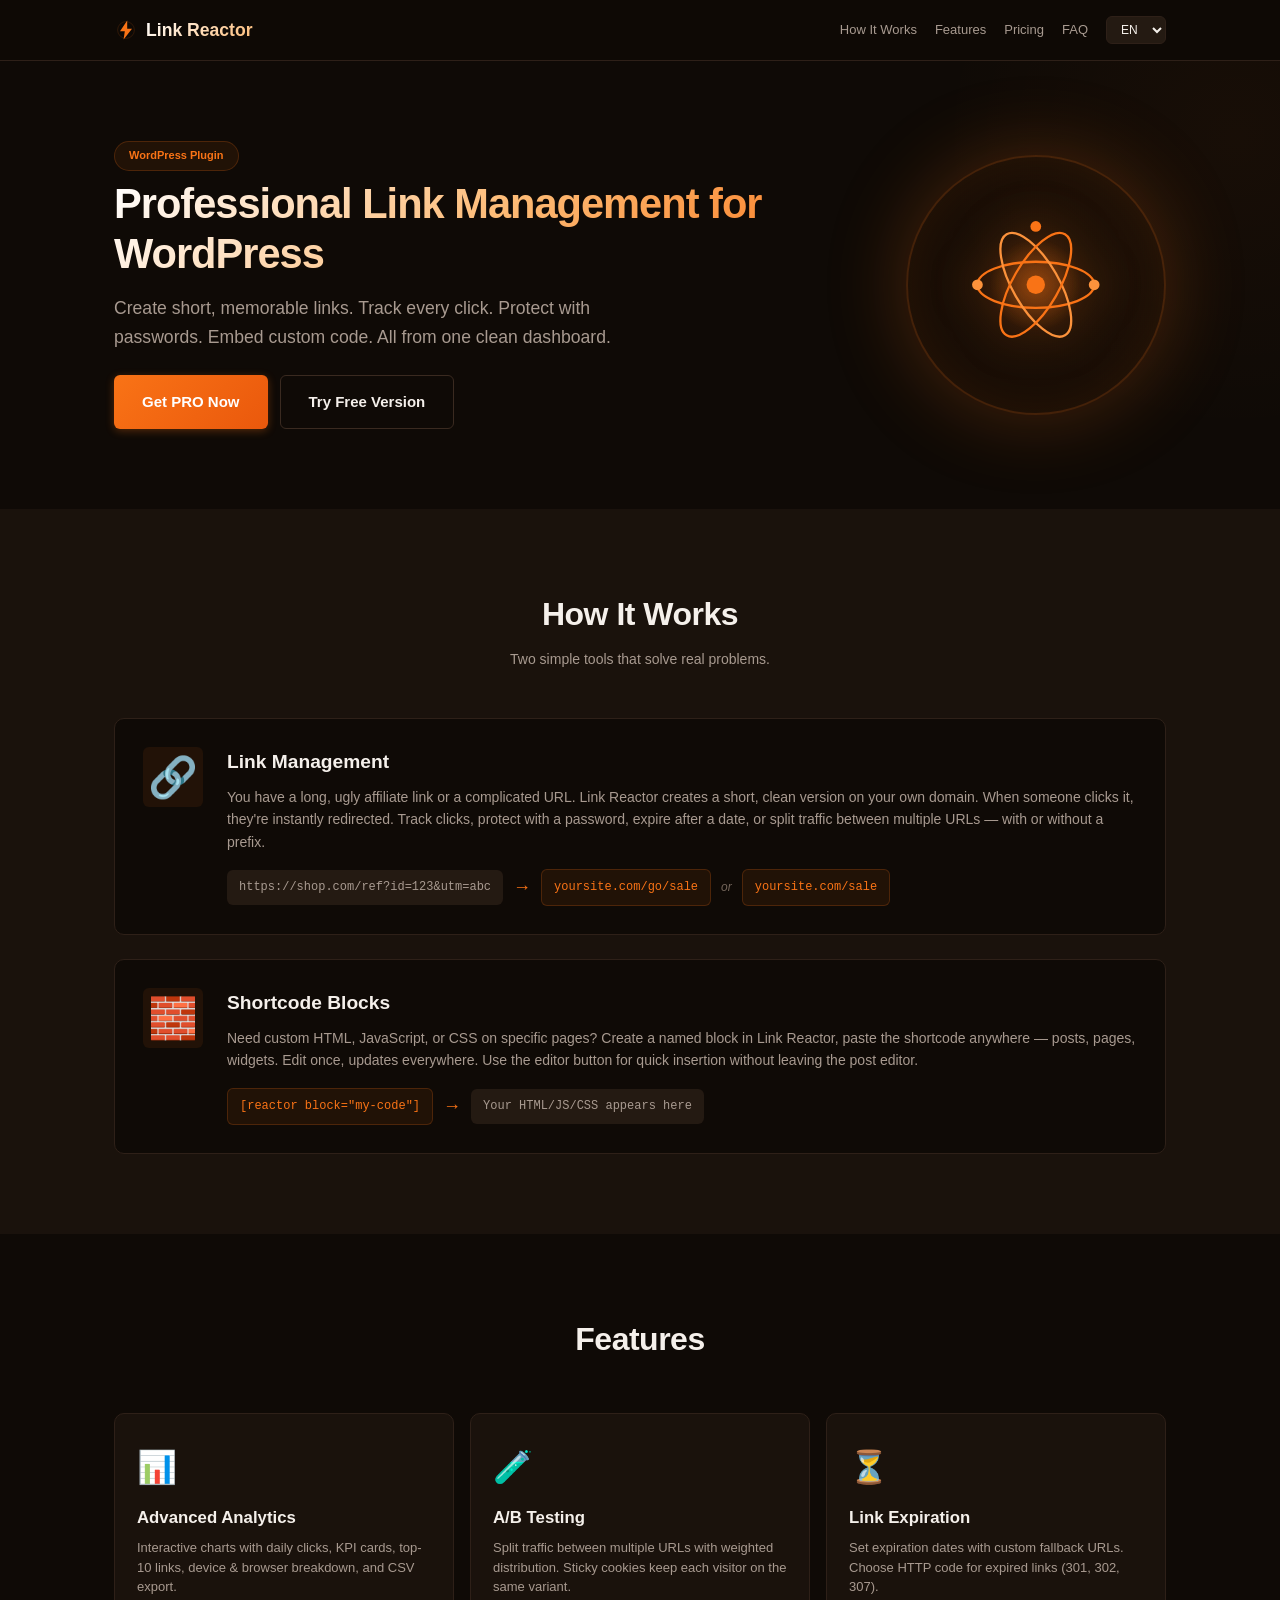
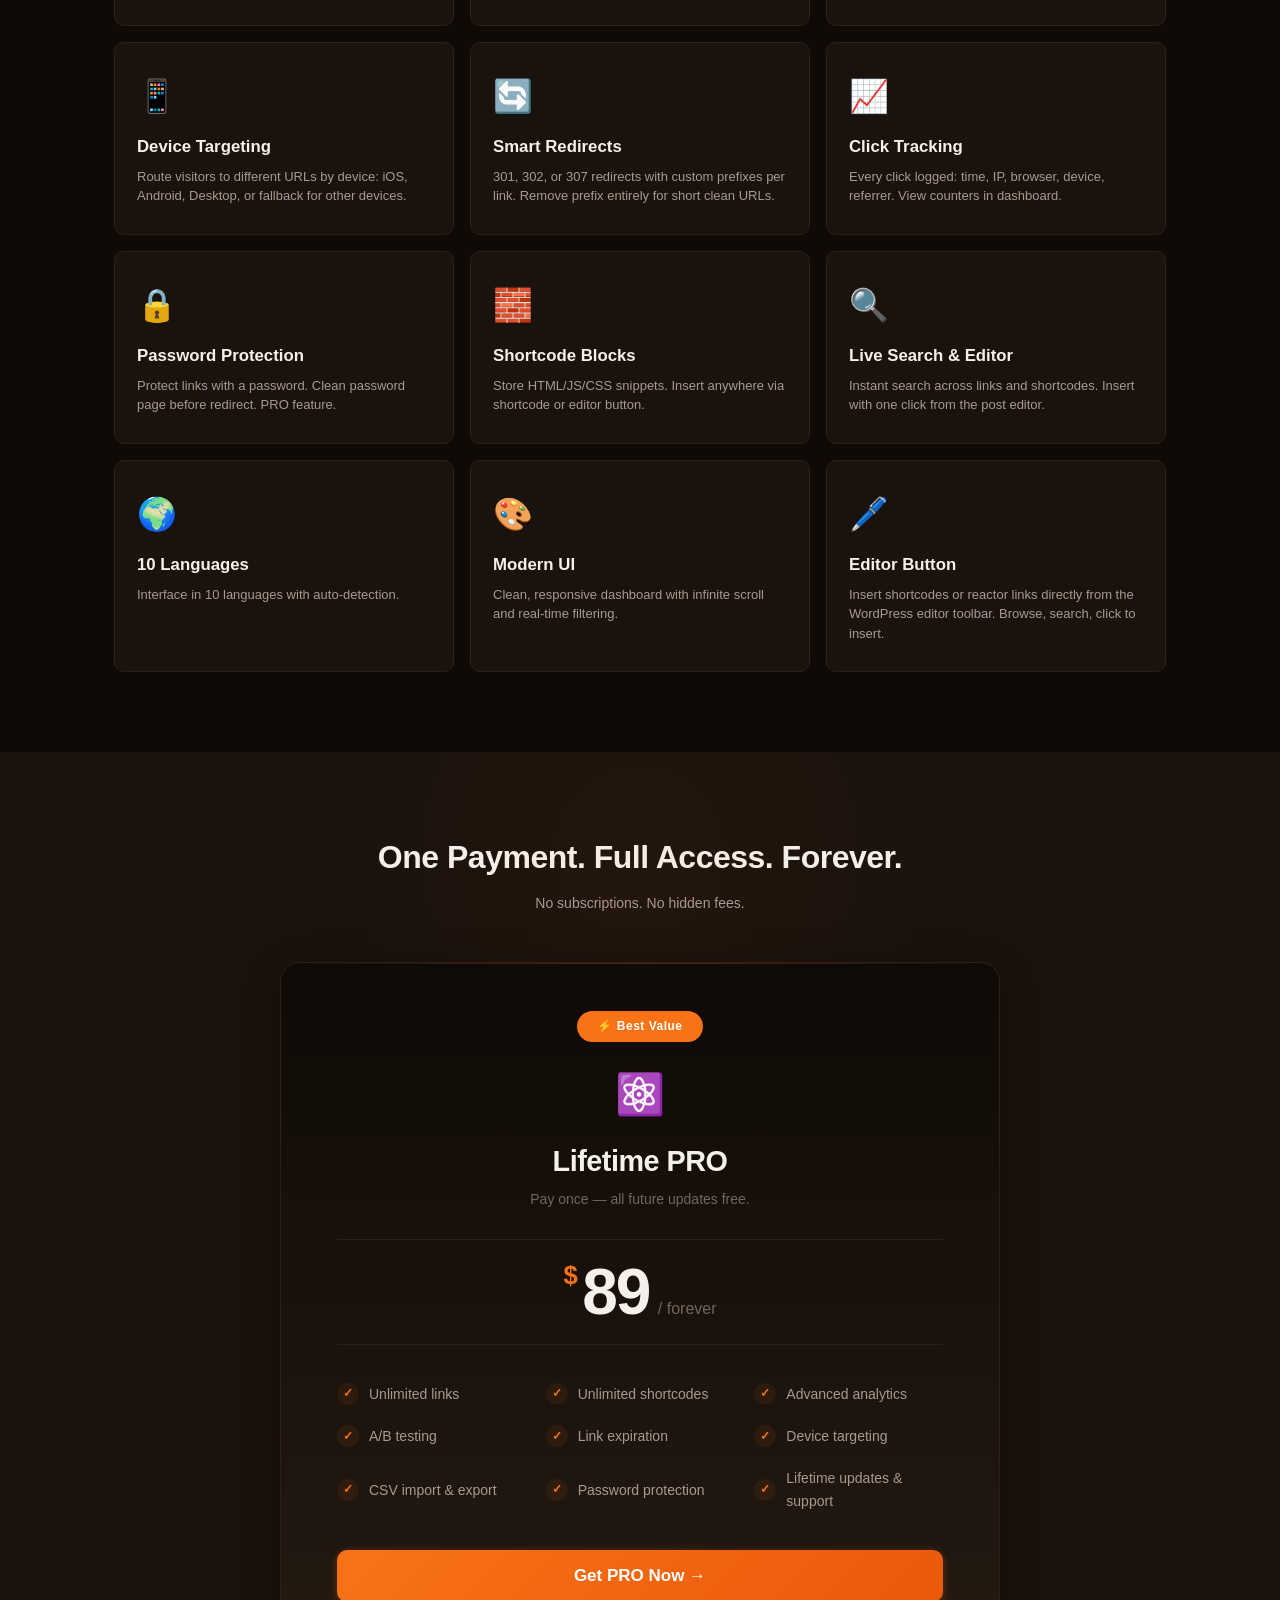
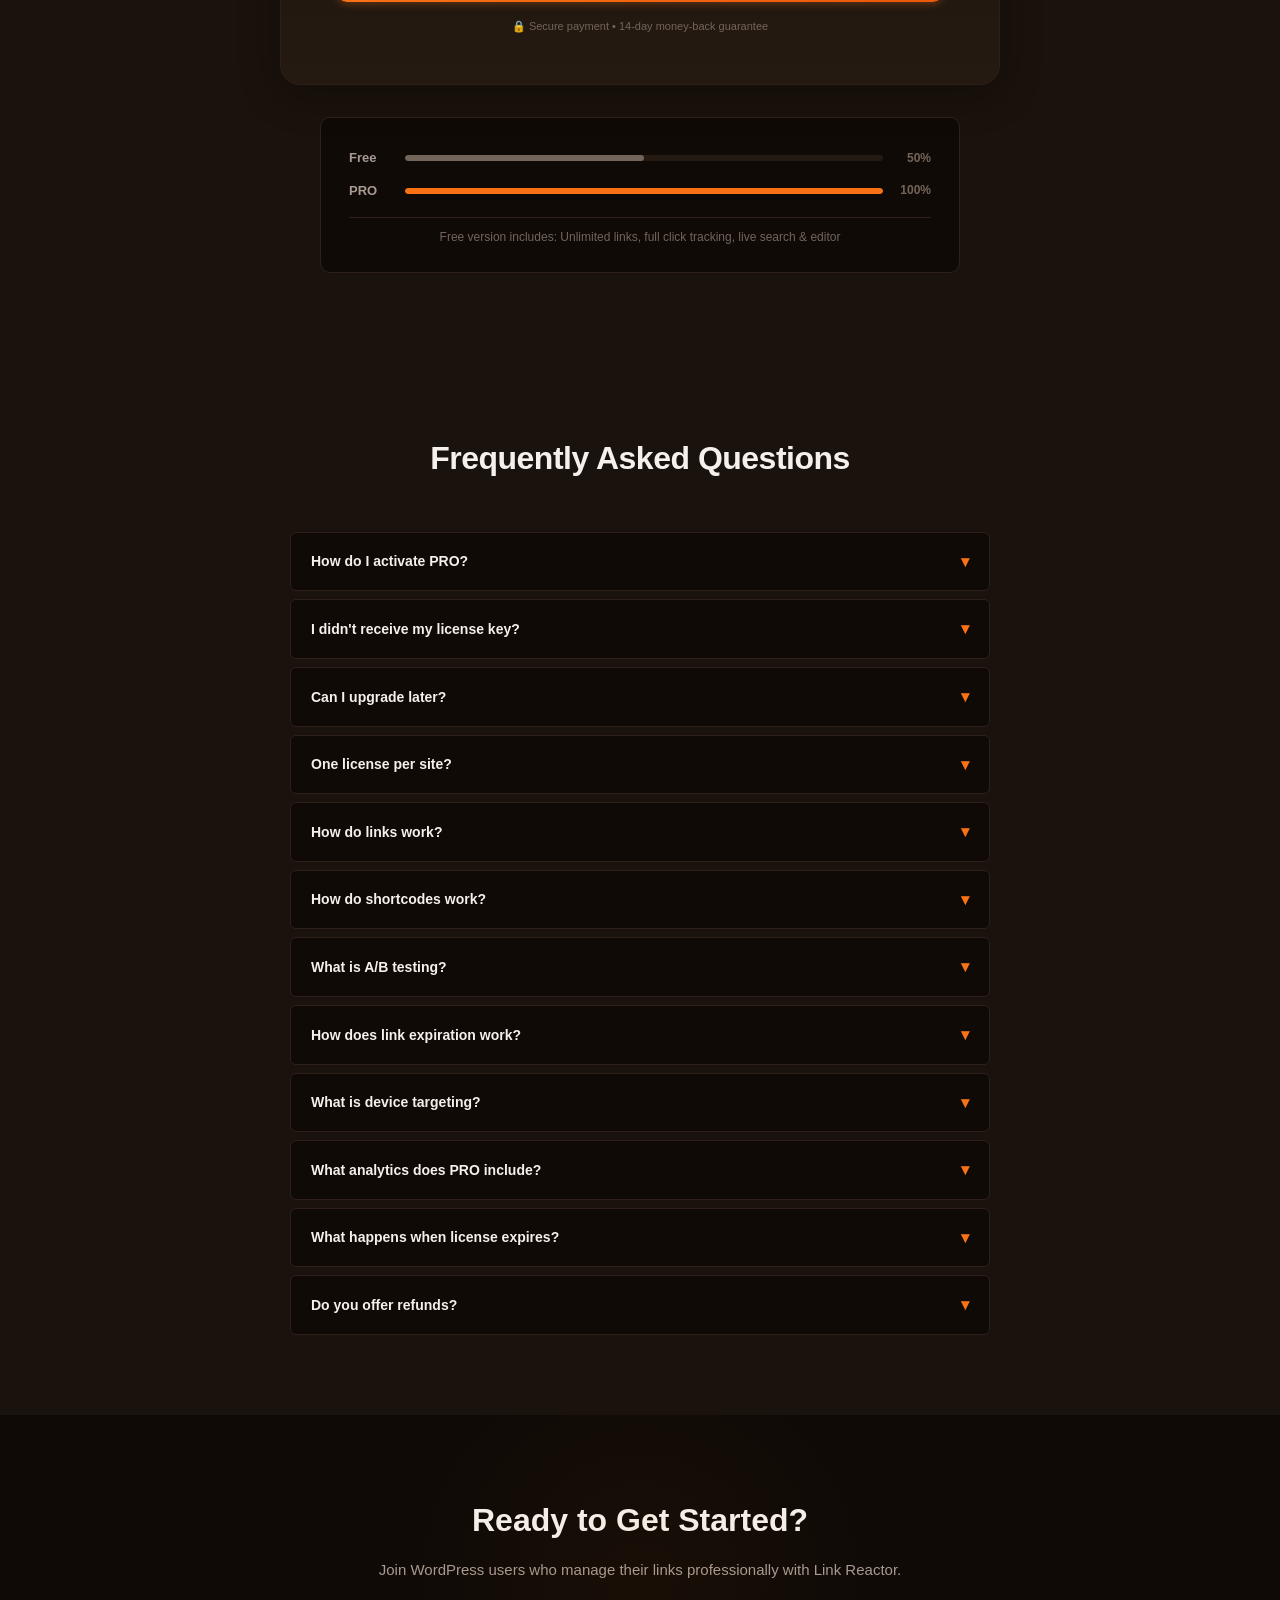
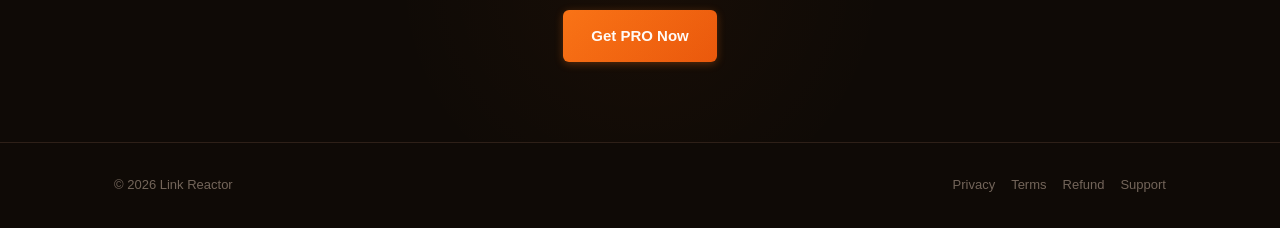
==== commit 914c79dd: "Update index.html" ====
--- a/index.html
+++ b/index.html
@@ -134,7 +134,6 @@
                 <div class="feature-card"><span class="feature-icon">🔒</span><h3 data-i18n="feature_3_title">Password Protection</h3><p data-i18n="feature_3_desc">Protect links with a password. Clean password page before redirect. PRO feature.</p></div>
                 <div class="feature-card"><span class="feature-icon">🧱</span><h3 data-i18n="feature_4_title">Shortcode Blocks</h3><p data-i18n="feature_4_desc">Store HTML/JS/CSS snippets. Insert anywhere via shortcode or editor button.</p></div>
                 <div class="feature-card"><span class="feature-icon">🔍</span><h3 data-i18n="feature_5_title">Live Search & Editor</h3><p data-i18n="feature_5_desc">Instant search across links and shortcodes. Insert with one click from the post editor.</p></div>
-                <div class="feature-card"><span class="feature-icon">📋</span><h3 data-i18n="feature_6_title">Batch Operations</h3><p data-i18n="feature_6_desc">Edit multiple links at once. CSV import/export with auto-backup. PRO feature.</p></div>
                 <div class="feature-card"><span class="feature-icon">🌍</span><h3 data-i18n="feature_7_title">10 Languages</h3><p data-i18n="feature_7_desc">Interface in 10 languages with auto-detection.</p></div>
                 <div class="feature-card"><span class="feature-icon">🎨</span><h3 data-i18n="feature_8_title">Modern UI</h3><p data-i18n="feature_8_desc">Clean, responsive dashboard with infinite scroll and real-time filtering.</p></div>
                 <div class="feature-card"><span class="feature-icon">🖊️</span><h3 data-i18n="feature_9_title">Editor Button</h3><p data-i18n="feature_9_desc">Insert shortcodes or reactor links directly from the WordPress editor toolbar. Browse, search, click to insert.</p></div>
@@ -173,7 +172,6 @@
                             <div class="pricing-feature"><span class="pricing-feature-icon">✓</span><span data-i18n="p_feat_ab">A/B testing</span></div>
                             <div class="pricing-feature"><span class="pricing-feature-icon">✓</span><span data-i18n="p_feat_expiry">Link expiration</span></div>
                             <div class="pricing-feature"><span class="pricing-feature-icon">✓</span><span data-i18n="p_feat_device">Device targeting</span></div>
-                            <div class="pricing-feature"><span class="pricing-feature-icon">✓</span><span data-i18n="p_feat_batch">Batch editing</span></div>
                             <div class="pricing-feature"><span class="pricing-feature-icon">✓</span><span data-i18n="p_feat_csv">CSV import & export</span></div>
                             <div class="pricing-feature"><span class="pricing-feature-icon">✓</span><span data-i18n="p_feat_pass">Password protection</span></div>
                             <div class="pricing-feature"><span class="pricing-feature-icon">✓</span><span data-i18n="p_feat_lifetime">Lifetime updates & support</span></div>
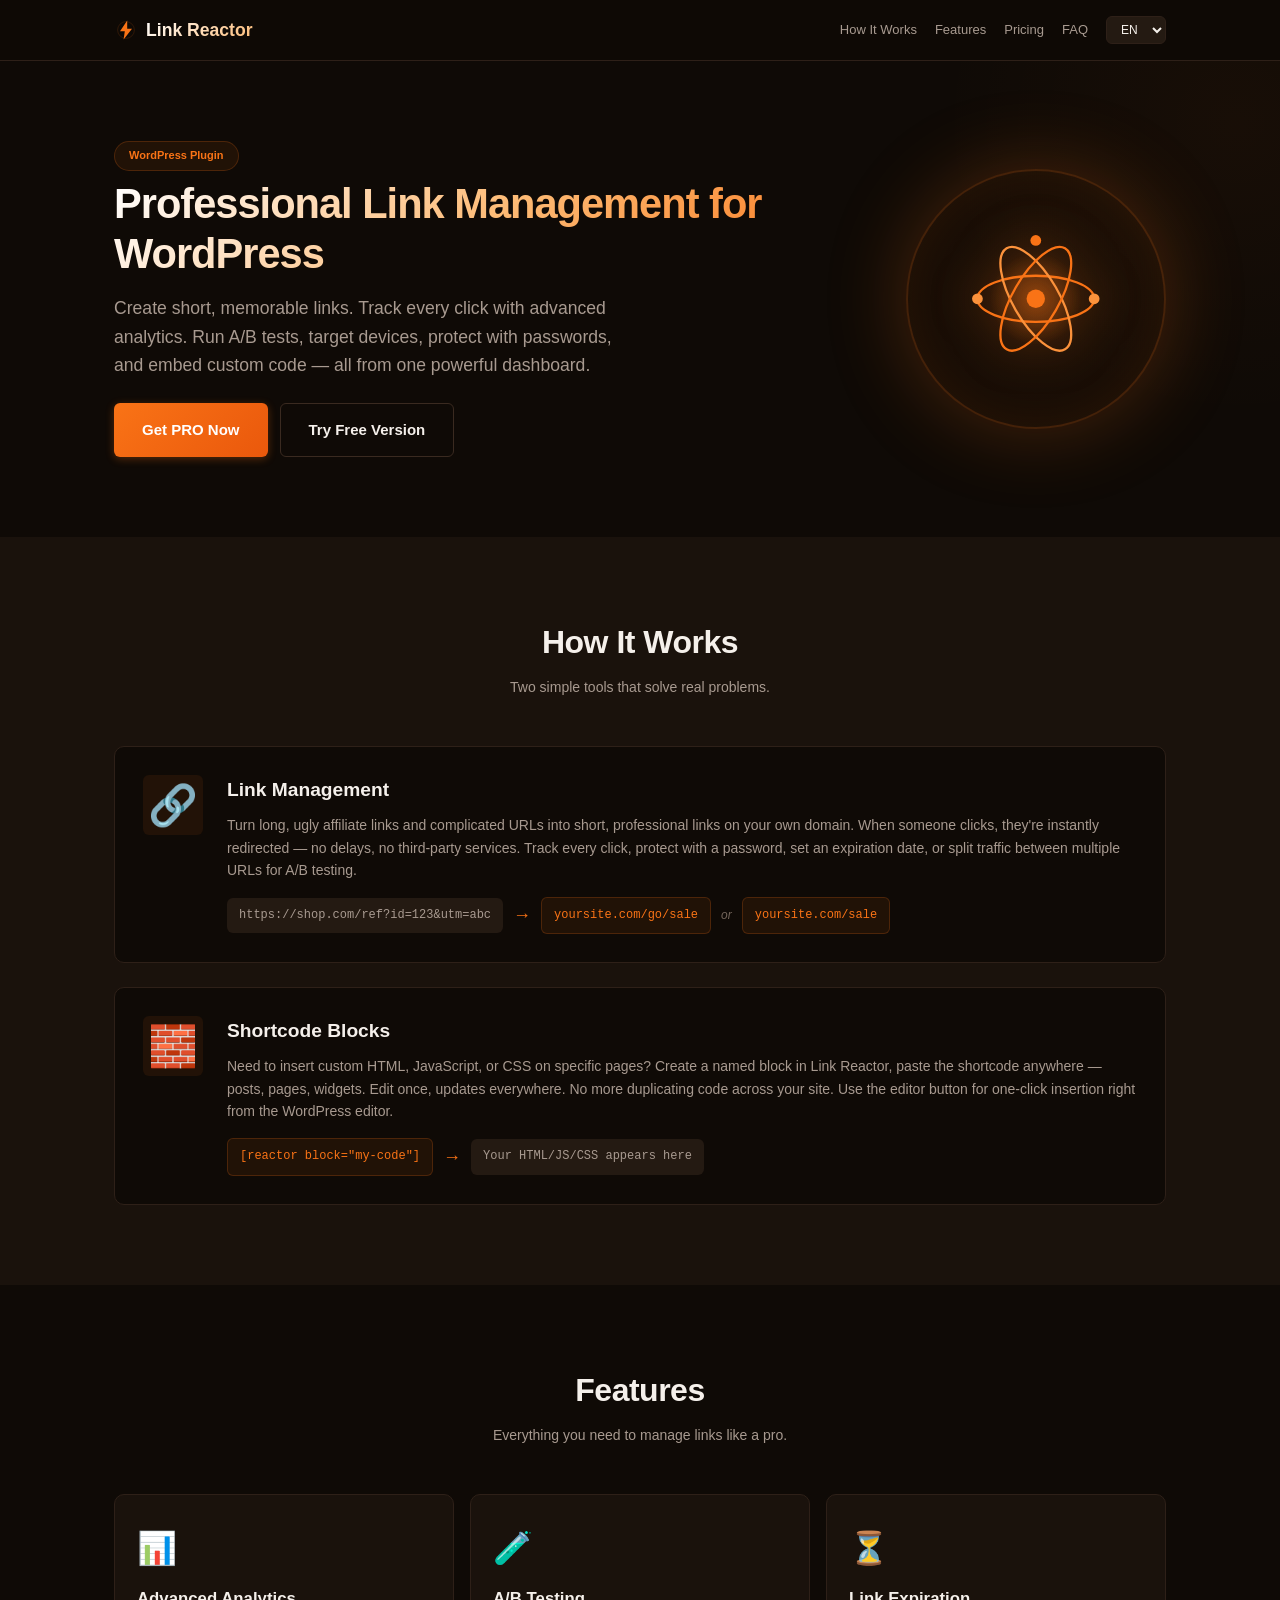
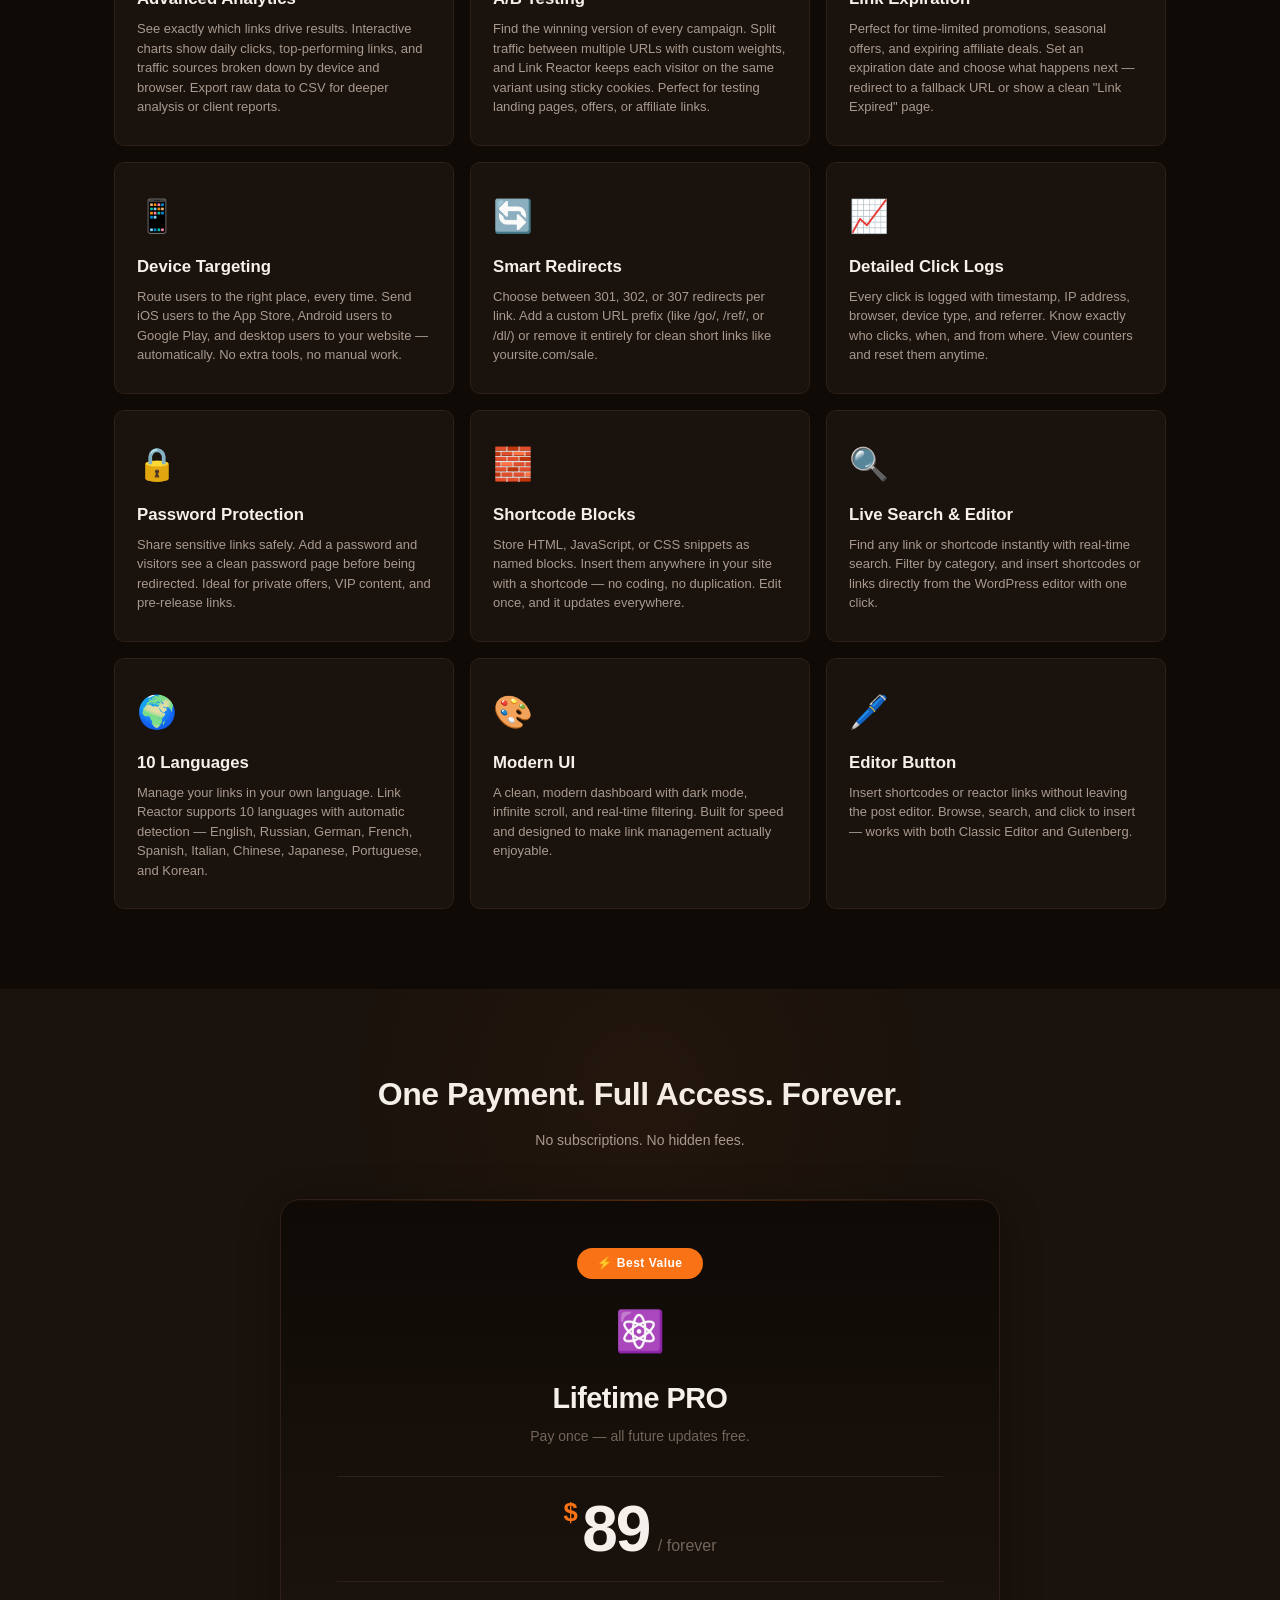
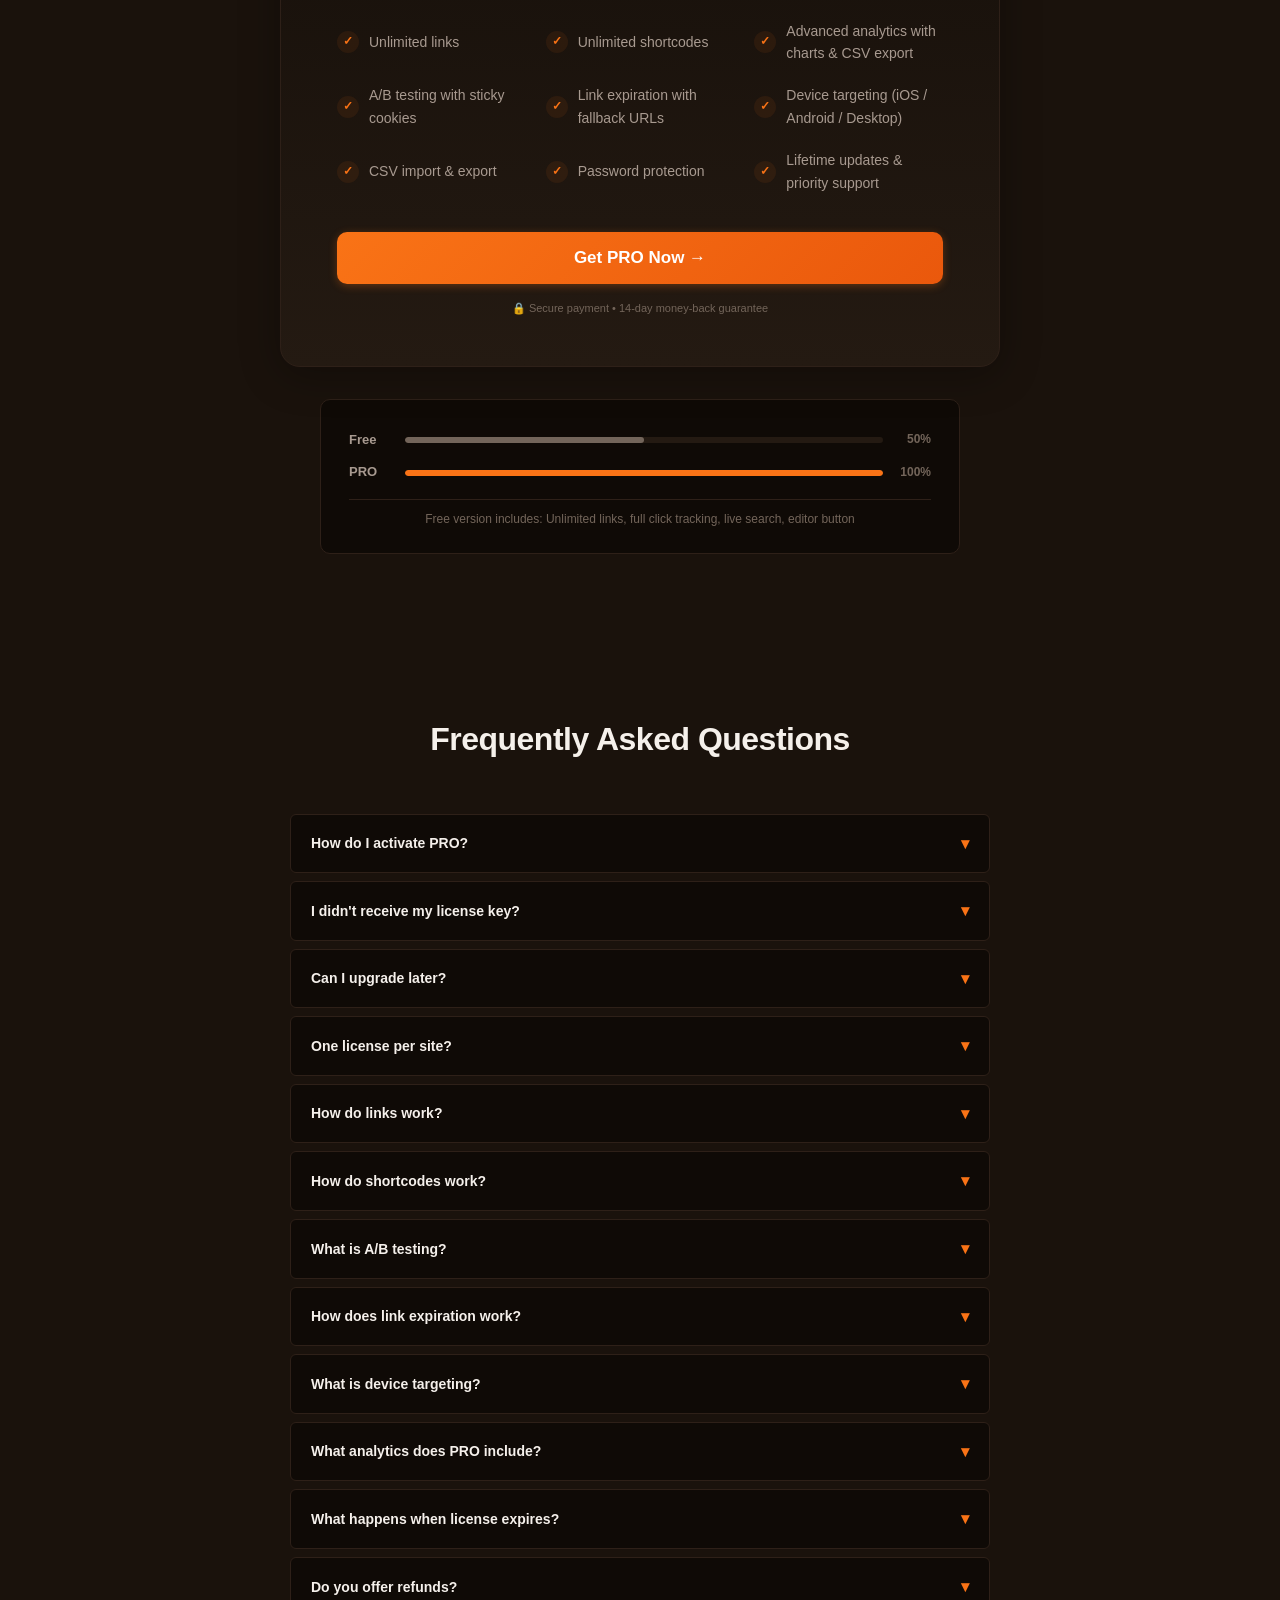
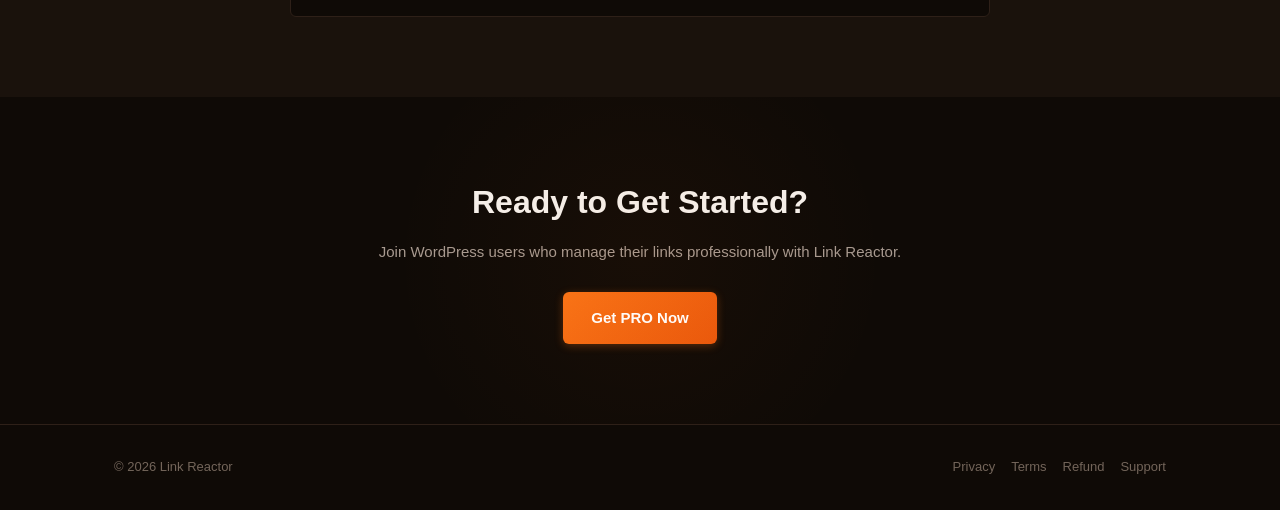
==== commit e2e7f5e8: "Update index.html" ====
--- a/index.html
+++ b/index.html
@@ -73,7 +73,7 @@
                     </div>
                 </div>
 
-                <p data-i18n="hero_desc">Create short, memorable links. Track every click. Protect with passwords. Embed custom code. All from one clean dashboard.</p>
+                <p data-i18n="hero_desc">Create short, memorable links. Track every click with advanced analytics. Run A/B tests, target devices, protect with passwords, and embed custom code — all from one powerful dashboard.</p>
                 <div class="hero-buttons">
                     <a href="#pricing" class="btn btn-primary btn-lg" data-i18n="hero_cta">Get PRO Now</a>
                     <a href="https://wordpress.org/plugins/link-reactor" target="_blank" class="btn btn-outline btn-lg" data-i18n="hero_free">Try Free Version</a>
@@ -93,7 +93,7 @@
                     <div class="how-icon">🔗</div>
                     <div class="how-content">
                         <h3 data-i18n="how_links_title">Link Management</h3>
-                        <p data-i18n="how_links_desc">You have a long, ugly affiliate link or a complicated URL. Link Reactor creates a short, clean version on your own domain. When someone clicks it, they're instantly redirected. Track clicks, protect with a password, expire after a date, or split traffic between multiple URLs — with or without a prefix.</p>
+                        <p data-i18n="how_links_desc">Turn long, ugly affiliate links and complicated URLs into short, professional links on your own domain. When someone clicks, they're instantly redirected — no delays, no third-party services. Track every click, protect with a password, set an expiration date, or split traffic between multiple URLs for A/B testing.</p>
                         <div class="how-example">
                             <span class="how-code full">https://shop.com/ref?id=123&utm=abc</span>
                             <span class="how-arrow">→</span>
@@ -107,7 +107,7 @@
                     <div class="how-icon">🧱</div>
                     <div class="how-content">
                         <h3 data-i18n="how_blocks_title">Shortcode Blocks</h3>
-                        <p data-i18n="how_blocks_desc">Need custom HTML, JavaScript, or CSS on specific pages? Create a named block in Link Reactor, paste the shortcode anywhere — posts, pages, widgets. Edit once, updates everywhere. Use the editor button for quick insertion without leaving the post editor.</p>
+                        <p data-i18n="how_blocks_desc">Need to insert custom HTML, JavaScript, or CSS on specific pages? Create a named block in Link Reactor, paste the shortcode anywhere — posts, pages, widgets. Edit once, updates everywhere. No more duplicating code across your site. Use the editor button for one-click insertion right from the WordPress editor.</p>
                         <div class="how-example">
                             <span class="how-code highlight">[reactor block="my-code"]</span>
                             <span class="how-arrow">→</span>
@@ -123,20 +123,69 @@
         <div class="container">
             <div class="section-header">
                 <h2 data-i18n="features_title">Features</h2>
+                <p class="section-subtitle" data-i18n="features_subtitle">Everything you need to manage links like a pro.</p>
             </div>
             <div class="features-grid">
-                <div class="feature-card"><span class="feature-icon">📊</span><h3 data-i18n="feature_analytics_title">Advanced Analytics</h3><p data-i18n="feature_analytics_desc">Interactive charts with daily clicks, KPI cards, top-10 links, device & browser breakdown, and CSV export.</p></div>
-                <div class="feature-card"><span class="feature-icon">🧪</span><h3 data-i18n="feature_ab_title">A/B Testing</h3><p data-i18n="feature_ab_desc">Split traffic between multiple URLs with weighted distribution. Sticky cookies keep each visitor on the same variant.</p></div>
-                <div class="feature-card"><span class="feature-icon">⏳</span><h3 data-i18n="feature_expiry_title">Link Expiration</h3><p data-i18n="feature_expiry_desc">Set expiration dates with custom fallback URLs. Choose HTTP code for expired links (301, 302, 307).</p></div>
-                <div class="feature-card"><span class="feature-icon">📱</span><h3 data-i18n="feature_device_title">Device Targeting</h3><p data-i18n="feature_device_desc">Route visitors to different URLs by device: iOS, Android, Desktop, or fallback for other devices.</p></div>
-                <div class="feature-card"><span class="feature-icon">🔄</span><h3 data-i18n="feature_1_title">Smart Redirects</h3><p data-i18n="feature_1_desc">301, 302, or 307 redirects with custom prefixes per link. Remove prefix entirely for short clean URLs.</p></div>
-                <div class="feature-card"><span class="feature-icon">📈</span><h3 data-i18n="feature_2_title">Click Tracking</h3><p data-i18n="feature_2_desc">Every click logged: time, IP, browser, device, referrer. View counters in dashboard.</p></div>
-                <div class="feature-card"><span class="feature-icon">🔒</span><h3 data-i18n="feature_3_title">Password Protection</h3><p data-i18n="feature_3_desc">Protect links with a password. Clean password page before redirect. PRO feature.</p></div>
-                <div class="feature-card"><span class="feature-icon">🧱</span><h3 data-i18n="feature_4_title">Shortcode Blocks</h3><p data-i18n="feature_4_desc">Store HTML/JS/CSS snippets. Insert anywhere via shortcode or editor button.</p></div>
-                <div class="feature-card"><span class="feature-icon">🔍</span><h3 data-i18n="feature_5_title">Live Search & Editor</h3><p data-i18n="feature_5_desc">Instant search across links and shortcodes. Insert with one click from the post editor.</p></div>
-                <div class="feature-card"><span class="feature-icon">🌍</span><h3 data-i18n="feature_7_title">10 Languages</h3><p data-i18n="feature_7_desc">Interface in 10 languages with auto-detection.</p></div>
-                <div class="feature-card"><span class="feature-icon">🎨</span><h3 data-i18n="feature_8_title">Modern UI</h3><p data-i18n="feature_8_desc">Clean, responsive dashboard with infinite scroll and real-time filtering.</p></div>
-                <div class="feature-card"><span class="feature-icon">🖊️</span><h3 data-i18n="feature_9_title">Editor Button</h3><p data-i18n="feature_9_desc">Insert shortcodes or reactor links directly from the WordPress editor toolbar. Browse, search, click to insert.</p></div>
+                <div class="feature-card">
+                    <span class="feature-icon">📊</span>
+                    <h3 data-i18n="feature_analytics_title">Advanced Analytics</h3>
+                    <p data-i18n="feature_analytics_desc">See exactly which links drive results. Interactive charts show daily clicks, top-performing links, and traffic sources broken down by device and browser. Export raw data to CSV for deeper analysis or client reports.</p>
+                </div>
+                <div class="feature-card">
+                    <span class="feature-icon">🧪</span>
+                    <h3 data-i18n="feature_ab_title">A/B Testing</h3>
+                    <p data-i18n="feature_ab_desc">Find the winning version of every campaign. Split traffic between multiple URLs with custom weights, and Link Reactor keeps each visitor on the same variant using sticky cookies. Perfect for testing landing pages, offers, or affiliate links.</p>
+                </div>
+                <div class="feature-card">
+                    <span class="feature-icon">⏳</span>
+                    <h3 data-i18n="feature_expiry_title">Link Expiration</h3>
+                    <p data-i18n="feature_expiry_desc">Perfect for time-limited promotions, seasonal offers, and expiring affiliate deals. Set an expiration date and choose what happens next — redirect to a fallback URL or show a clean "Link Expired" page.</p>
+                </div>
+                <div class="feature-card">
+                    <span class="feature-icon">📱</span>
+                    <h3 data-i18n="feature_device_title">Device Targeting</h3>
+                    <p data-i18n="feature_device_desc">Route users to the right place, every time. Send iOS users to the App Store, Android users to Google Play, and desktop users to your website — automatically. No extra tools, no manual work.</p>
+                </div>
+                <div class="feature-card">
+                    <span class="feature-icon">🔄</span>
+                    <h3 data-i18n="feature_1_title">Smart Redirects</h3>
+                    <p data-i18n="feature_1_desc">Choose between 301, 302, or 307 redirects per link. Add a custom URL prefix (like /go/, /ref/, or /dl/) or remove it entirely for clean short links like yoursite.com/sale.</p>
+                </div>
+                <div class="feature-card">
+                    <span class="feature-icon">📈</span>
+                    <h3 data-i18n="feature_2_title">Detailed Click Logs</h3>
+                    <p data-i18n="feature_2_desc">Every click is logged with timestamp, IP address, browser, device type, and referrer. Know exactly who clicks, when, and from where. View counters and reset them anytime.</p>
+                </div>
+                <div class="feature-card">
+                    <span class="feature-icon">🔒</span>
+                    <h3 data-i18n="feature_3_title">Password Protection</h3>
+                    <p data-i18n="feature_3_desc">Share sensitive links safely. Add a password and visitors see a clean password page before being redirected. Ideal for private offers, VIP content, and pre-release links.</p>
+                </div>
+                <div class="feature-card">
+                    <span class="feature-icon">🧱</span>
+                    <h3 data-i18n="feature_4_title">Shortcode Blocks</h3>
+                    <p data-i18n="feature_4_desc">Store HTML, JavaScript, or CSS snippets as named blocks. Insert them anywhere in your site with a shortcode — no coding, no duplication. Edit once, and it updates everywhere.</p>
+                </div>
+                <div class="feature-card">
+                    <span class="feature-icon">🔍</span>
+                    <h3 data-i18n="feature_5_title">Live Search & Editor</h3>
+                    <p data-i18n="feature_5_desc">Find any link or shortcode instantly with real-time search. Filter by category, and insert shortcodes or links directly from the WordPress editor with one click.</p>
+                </div>
+                <div class="feature-card">
+                    <span class="feature-icon">🌍</span>
+                    <h3 data-i18n="feature_7_title">10 Languages</h3>
+                    <p data-i18n="feature_7_desc">Manage your links in your own language. Link Reactor supports 10 languages with automatic detection — English, Russian, German, French, Spanish, Italian, Chinese, Japanese, Portuguese, and Korean.</p>
+                </div>
+                <div class="feature-card">
+                    <span class="feature-icon">🎨</span>
+                    <h3 data-i18n="feature_8_title">Modern UI</h3>
+                    <p data-i18n="feature_8_desc">A clean, modern dashboard with dark mode, infinite scroll, and real-time filtering. Built for speed and designed to make link management actually enjoyable.</p>
+                </div>
+                <div class="feature-card">
+                    <span class="feature-icon">🖊️</span>
+                    <h3 data-i18n="feature_9_title">Editor Button</h3>
+                    <p data-i18n="feature_9_desc">Insert shortcodes or reactor links without leaving the post editor. Browse, search, and click to insert — works with both Classic Editor and Gutenberg.</p>
+                </div>
             </div>
         </div>
     </section>
@@ -168,13 +217,13 @@
                         <div class="pricing-features-grid">
                             <div class="pricing-feature"><span class="pricing-feature-icon">✓</span><span data-i18n="p_feat_unlim_links">Unlimited links</span></div>
                             <div class="pricing-feature"><span class="pricing-feature-icon">✓</span><span data-i18n="p_feat_unlim_blocks">Unlimited shortcodes</span></div>
-                            <div class="pricing-feature"><span class="pricing-feature-icon">✓</span><span data-i18n="p_feat_analytics">Advanced analytics</span></div>
-                            <div class="pricing-feature"><span class="pricing-feature-icon">✓</span><span data-i18n="p_feat_ab">A/B testing</span></div>
-                            <div class="pricing-feature"><span class="pricing-feature-icon">✓</span><span data-i18n="p_feat_expiry">Link expiration</span></div>
-                            <div class="pricing-feature"><span class="pricing-feature-icon">✓</span><span data-i18n="p_feat_device">Device targeting</span></div>
+                            <div class="pricing-feature"><span class="pricing-feature-icon">✓</span><span data-i18n="p_feat_analytics">Advanced analytics with charts & CSV export</span></div>
+                            <div class="pricing-feature"><span class="pricing-feature-icon">✓</span><span data-i18n="p_feat_ab">A/B testing with sticky cookies</span></div>
+                            <div class="pricing-feature"><span class="pricing-feature-icon">✓</span><span data-i18n="p_feat_expiry">Link expiration with fallback URLs</span></div>
+                            <div class="pricing-feature"><span class="pricing-feature-icon">✓</span><span data-i18n="p_feat_device">Device targeting (iOS / Android / Desktop)</span></div>
                             <div class="pricing-feature"><span class="pricing-feature-icon">✓</span><span data-i18n="p_feat_csv">CSV import & export</span></div>
                             <div class="pricing-feature"><span class="pricing-feature-icon">✓</span><span data-i18n="p_feat_pass">Password protection</span></div>
-                            <div class="pricing-feature"><span class="pricing-feature-icon">✓</span><span data-i18n="p_feat_lifetime">Lifetime updates & support</span></div>
+                            <div class="pricing-feature"><span class="pricing-feature-icon">✓</span><span data-i18n="p_feat_lifetime">Lifetime updates & priority support</span></div>
                         </div>
 
                         <button class="btn btn-primary btn-hero" onclick="buy('lifetime')" data-i18n="btn_buy">Get PRO Now →</button>
@@ -201,7 +250,7 @@
                     </div>
                     <span class="pricing-comp-value" data-i18n="comp_100">100%</span>
                 </div>
-                <p class="pricing-comp-note" data-i18n="p_feat_free_note">Free version includes: Unlimited links, full click tracking, live search & editor</p>
+                <p class="pricing-comp-note" data-i18n="p_feat_free_note">Free version includes: Unlimited links, full click tracking, live search, editor button</p>
             </div>
         </div>
     </section>
@@ -212,17 +261,17 @@
                 <h2 data-i18n="faq_title">Frequently Asked Questions</h2>
             </div>
             <div class="faq-grid">
-                <details><summary data-i18n="faq_1_q">How do I activate PRO?</summary><p data-i18n="faq_1_a">After purchase, you'll receive a license key by email. Go to WordPress admin → Link Reactor → Settings, paste the key, click Activate. Done.</p></details>
+                <details><summary data-i18n="faq_1_q">How do I activate PRO?</summary><p data-i18n="faq_1_a">After purchase, you'll receive a license key by email. Go to WordPress admin → Link Reactor → Settings, paste the key, click Activate. Done — all PRO features unlock instantly.</p></details>
                 <details><summary data-i18n="faq_2_q">I didn't receive my license key?</summary><p data-i18n-html="faq_2_a">The email is sent immediately after payment. Please check your spam/junk folder first. If it's not there, <a href='docs/contact/'>contact us</a> and we'll resend it within 24 hours.</p></details>
-                <details><summary data-i18n="faq_3_q">Can I upgrade later?</summary><p data-i18n="faq_3_a">We have only one plan — Lifetime PRO. No upgrades needed.</p></details>
-                <details><summary data-i18n="faq_4_q">One license per site?</summary><p data-i18n="faq_4_a">Yes, one license = one domain. Need more sites? Buy additional licenses.</p></details>
-                <details><summary data-i18n="faq_5_q">How do links work?</summary><p data-i18n="faq_5_a">You create a key (like "sale") and a target URL. The plugin creates yoursite.com/go/sale — anyone who visits it is redirected. Track clicks or protect with a password.</p></details>
-                <details><summary data-i18n="faq_6_q">How do shortcodes work?</summary><p data-i18n="faq_6_a">Create a block with a title and your code. Use [reactor block="title"] in any post or page. Edit once — changes everywhere. Or use the editor button for one-click insertion.</p></details>
-                <details><summary data-i18n="faq_9_q">What is A/B testing?</summary><p data-i18n="faq_9_a">Split traffic between two or more URLs with weighted distribution. Each visitor consistently sees the same variant (sticky cookie). Perfect for testing landing pages, offers, or affiliate links.</p></details>
-                <details><summary data-i18n="faq_10_q">How does link expiration work?</summary><p data-i18n="faq_10_a">Set an expiration date per link. After that date, the link either redirects to a custom fallback URL or shows a built-in "Link Expired" page. Great for time-limited promotions.</p></details>
-                <details><summary data-i18n="faq_11_q">What is device targeting?</summary><p data-i18n="faq_11_a">Route visitors to different URLs based on their device — iOS, Android, Desktop, or fallback for other devices. Useful for app stores, mobile-optimized pages, or A/B testing by device.</p></details>
-                <details><summary data-i18n="faq_12_q">What analytics does PRO include?</summary><p data-i18n="faq_12_a">Interactive charts with daily clicks, KPI cards (total/today/top/avg), device and browser breakdown, top-10 links, and CSV export for raw clicks and daily summaries.</p></details>
-                <details><summary data-i18n="faq_7_q">What happens when license expires?</summary><p data-i18n="faq_7_a">We don't have subscriptions. License is valid forever. Pay once, use forever.</p></details>
+                <details><summary data-i18n="faq_3_q">Can I upgrade later?</summary><p data-i18n="faq_3_a">We have only one plan — Lifetime PRO. No upgrades needed. Buy once, get everything forever.</p></details>
+                <details><summary data-i18n="faq_4_q">One license per site?</summary><p data-i18n="faq_4_a">Yes, one license = one domain. Need more sites? Buy additional licenses at the same price — no limits on how many you can purchase.</p></details>
+                <details><summary data-i18n="faq_5_q">How do links work?</summary><p data-i18n="faq_5_a">You create a key (like "sale") and a target URL. The plugin creates yoursite.com/go/sale — anyone who visits it is instantly redirected. You can track clicks, protect with a password, set an expiration date, or split traffic between multiple URLs.</p></details>
+                <details><summary data-i18n="faq_6_q">How do shortcodes work?</summary><p data-i18n="faq_6_a">Create a block with a title and your code. Use [reactor block="title"] in any post or page. Edit once — changes appear everywhere instantly. Or use the editor button for one-click insertion without leaving the post editor.</p></details>
+                <details><summary data-i18n="faq_9_q">What is A/B testing?</summary><p data-i18n="faq_9_a">Split traffic between two or more URLs with weighted distribution. Each visitor consistently sees the same variant (sticky cookie). Perfect for testing landing pages, offers, or affiliate links — see which one converts better before you commit.</p></details>
+                <details><summary data-i18n="faq_10_q">How does link expiration work?</summary><p data-i18n="faq_10_a">Set an expiration date per link. After that date, the link either redirects to a custom fallback URL or shows a built-in "Link Expired" page. Great for time-limited promotions, seasonal offers, and expiring deals.</p></details>
+                <details><summary data-i18n="faq_11_q">What is device targeting?</summary><p data-i18n="faq_11_a">Route visitors to different URLs based on their device — iOS, Android, Desktop, or fallback for other devices. Useful for app stores, mobile-optimized pages, or A/B testing by device. No coding, just fill in the URLs.</p></details>
+                <details><summary data-i18n="faq_12_q">What analytics does PRO include?</summary><p data-i18n="faq_12_a">Interactive charts with daily clicks, KPI cards (total / today / top link / avg per day), device and browser breakdown, top-10 links, and CSV export for raw clicks and daily summaries. Everything you need to understand performance at a glance.</p></details>
+                <details><summary data-i18n="faq_7_q">What happens when license expires?</summary><p data-i18n="faq_7_a">We don't have subscriptions. Your license is valid forever. Pay once, use forever — including all future updates and features we release.</p></details>
                 <details><summary data-i18n="faq_8_q">Do you offer refunds?</summary><p data-i18n-html="faq_8_a">Yes, 14-day money-back guarantee. <a href='docs/contact/'>Contact us</a> — we'll refund, no questions asked.</p></details>
             </div>
         </div>
